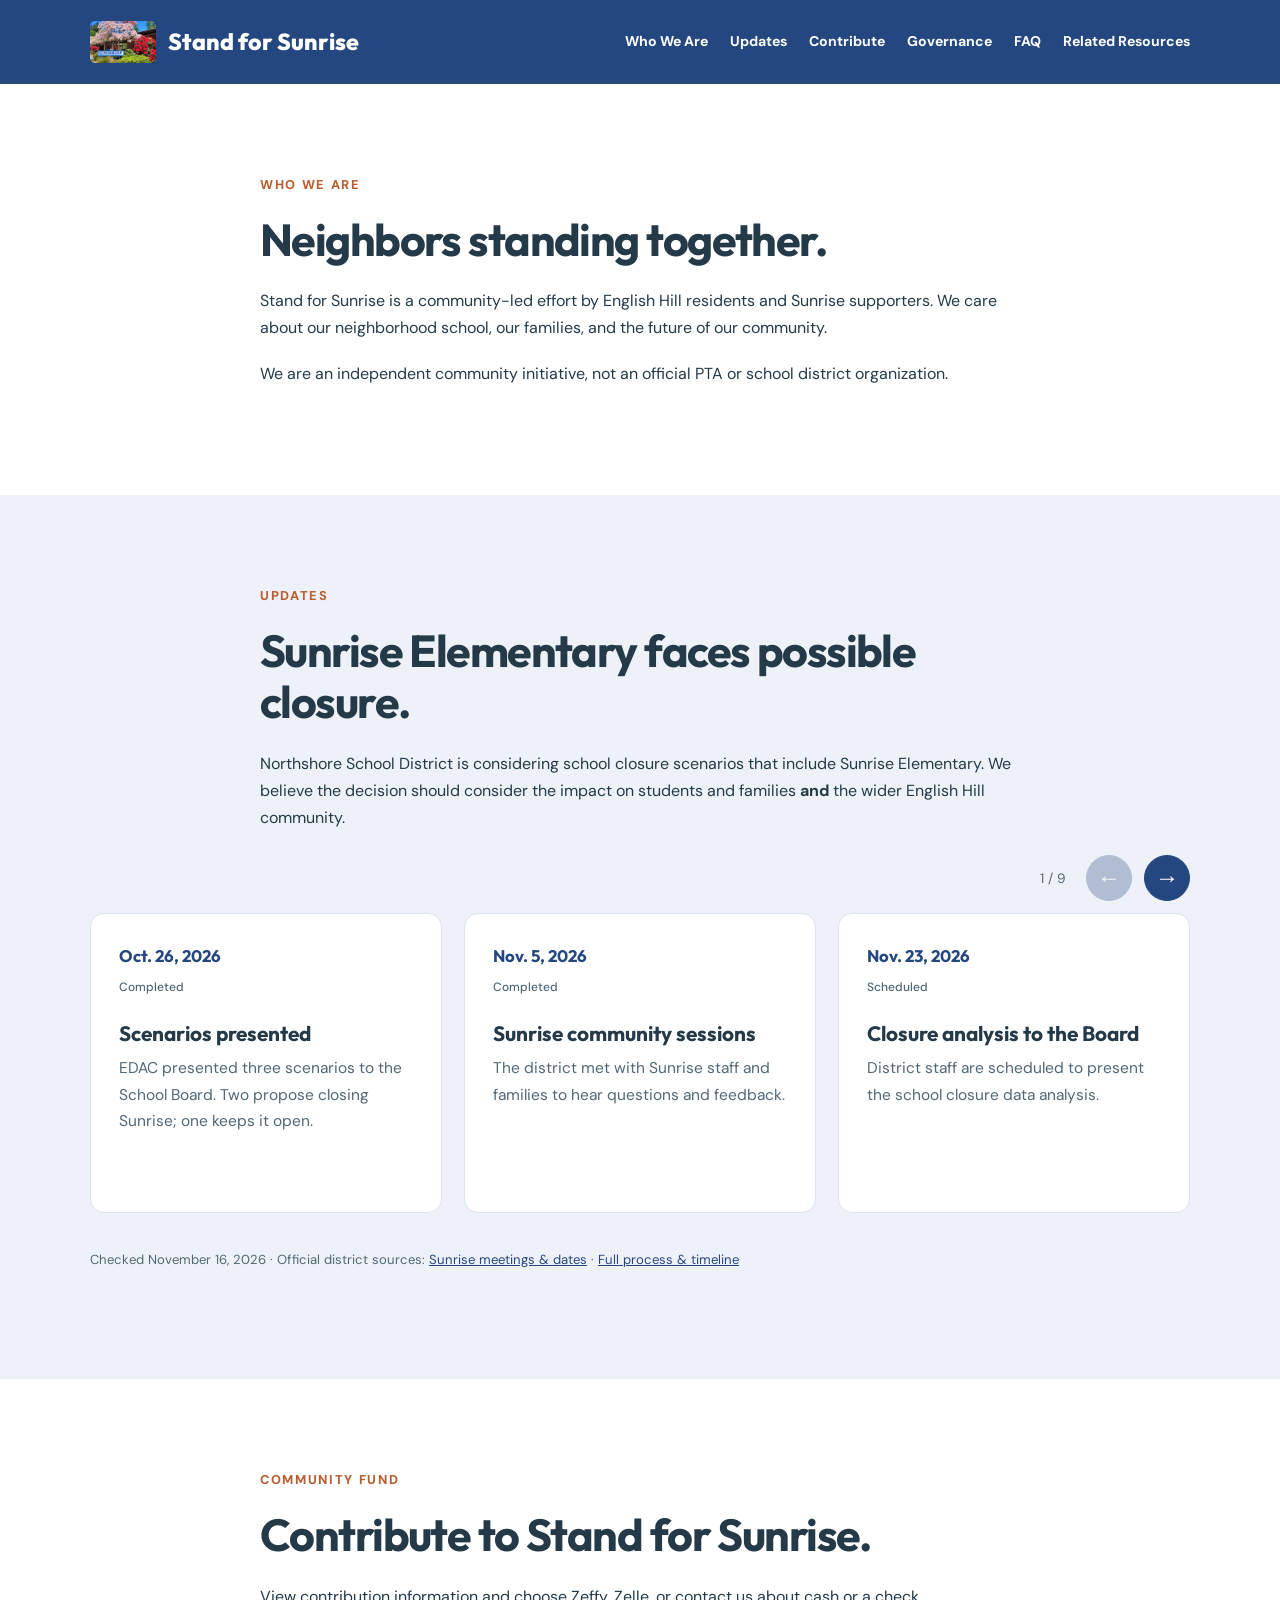
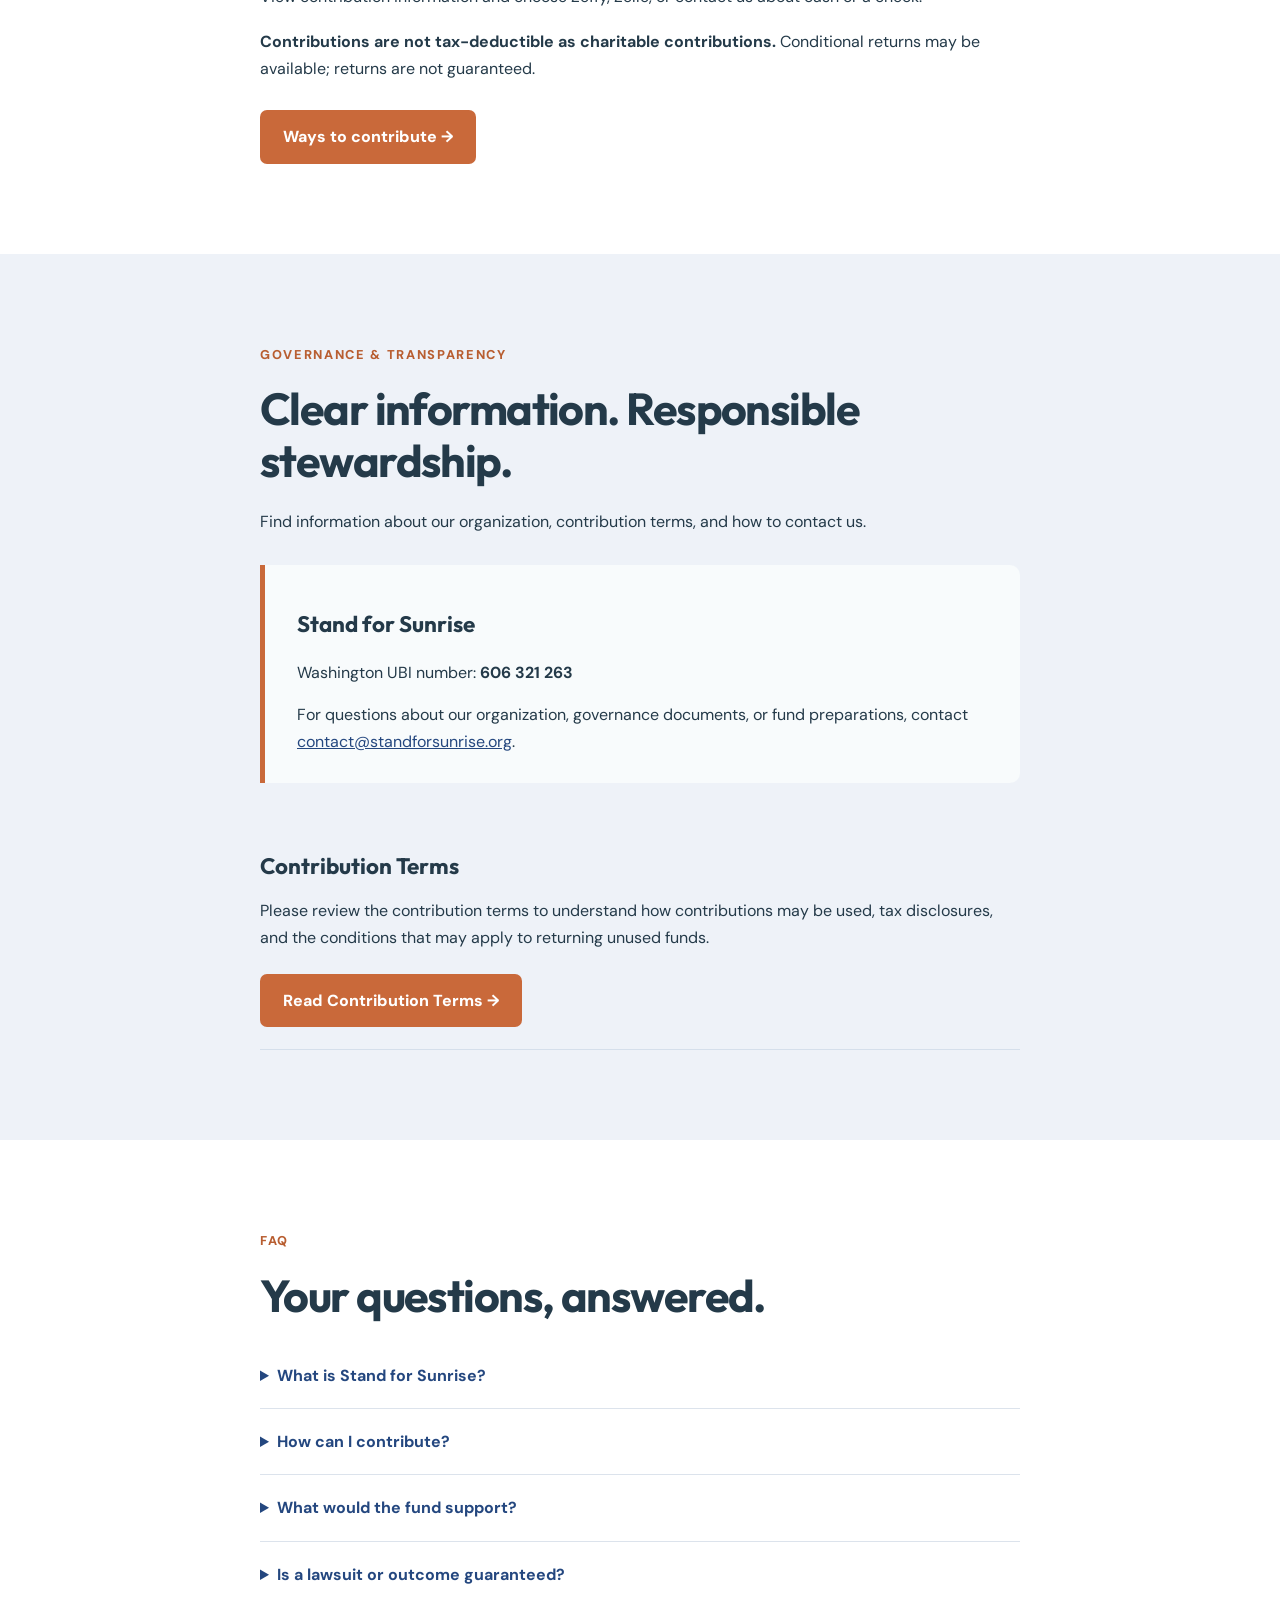
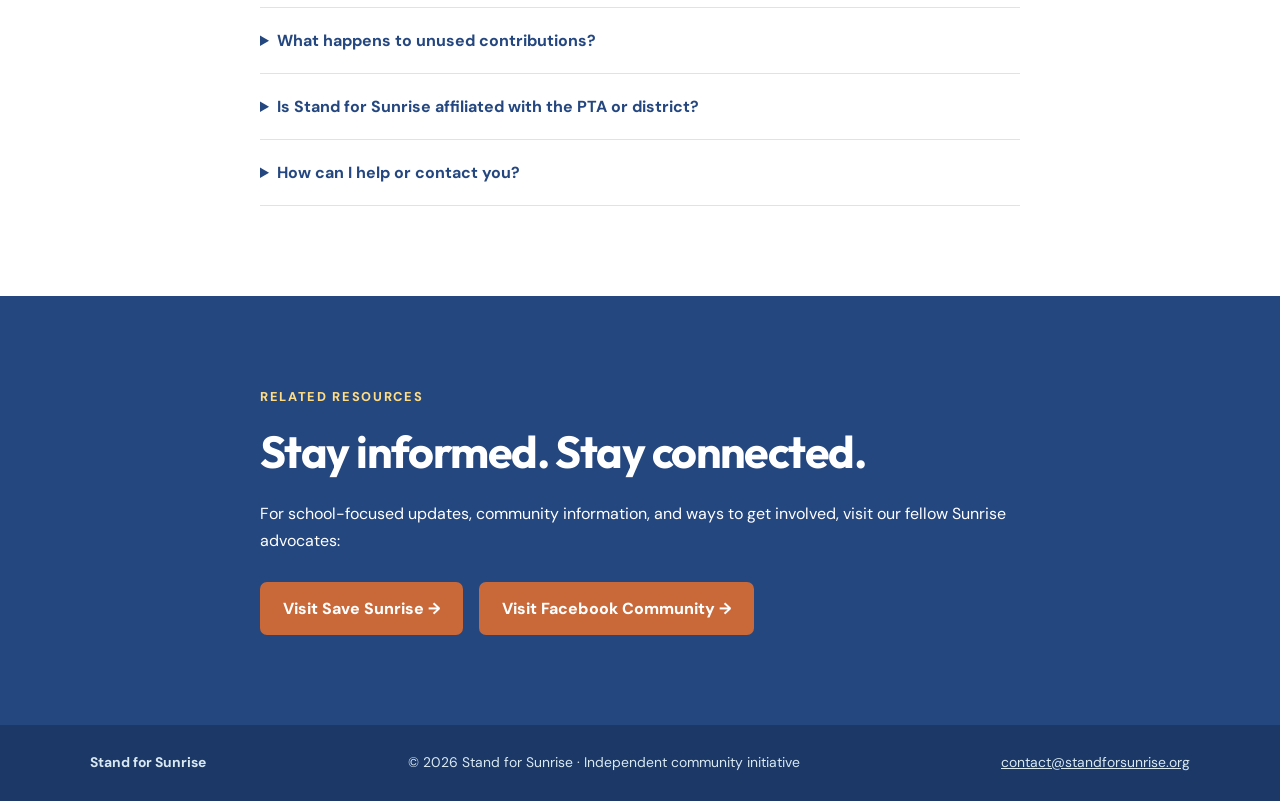
==== index.html @ ad9b888a "Create contributor reading version without signature forms and update homepage terms link" ====
<!doctype html><html lang="en"><head><meta charset="utf-8"><meta name="viewport" content="width=device-width,initial-scale=1"><meta name="description" content="Stand for Sunrise: a community-led effort supporting Sunrise Elementary and the English Hill neighborhood."><title>Stand for Sunrise | Our Community. Our Future.</title><link rel="stylesheet" href="style.css?v=17c5f8105791"><style id="timeline-styles">.timeline-heading{margin-top:42px}.timeline-heading h3{color:var(--navy);font-size:1.65rem}.closure-timeline{list-style:none;padding:0;margin:28px 0;background:#fff;border:1px solid #dce3ec;border-radius:14px;overflow:hidden}.closure-timeline li{display:grid;grid-template-columns:210px 1fr;gap:30px;padding:25px 30px;border-bottom:1px solid #e5eaf1}.closure-timeline li:last-child{border-bottom:0}.timeline-date{font-family:Outfit,sans-serif;font-weight:700;color:var(--navy);border-left:3px solid var(--gold);padding-left:18px}.timeline-status{display:block;font-family:'DM Sans',sans-serif;font-size:.75rem;font-weight:500;color:var(--muted);margin-top:5px}.timeline-copy h4{font-family:Outfit,sans-serif;font-size:1.2rem;line-height:1.35;margin:0 0 8px}.timeline-copy p{margin:0;color:var(--muted)}.timeline-source{font-size:.82rem;color:var(--muted)}.timeline-source a{color:var(--navy)}@media(max-width:600px){.closure-timeline li{grid-template-columns:1fr;gap:12px;padding:22px}.timeline-status{display:inline-block;margin:0 0 0 12px}.timeline-heading{margin-top:30px}}

/* Horizontal milestone carousel */
.timeline-controls{display:flex;align-items:center;justify-content:flex-end;gap:12px;margin:24px 0 12px}.timeline-controls>span{font-size:.85rem;color:var(--muted);margin-right:8px;font-variant-numeric:tabular-nums}.timeline-arrow{width:46px;height:46px;border-radius:50%;border:1px solid var(--navy);background:var(--navy);color:#fff;font-size:1.5rem;cursor:pointer;transition:background .2s}.timeline-arrow:hover:not(:disabled){background:var(--gold);border-color:var(--gold)}.timeline-arrow:disabled{opacity:.3;cursor:default}.timeline-arrow:focus-visible,.closure-timeline:focus-visible{outline:3px solid var(--gold);outline-offset:4px}.closure-timeline{position:relative;display:flex;gap:22px;overflow-x:auto;scroll-snap-type:x mandatory;scrollbar-width:none;border:0;border-radius:0;background:transparent;margin:0 0 24px;padding:0 0 12px;overscroll-behavior-x:contain}.closure-timeline::-webkit-scrollbar{display:none}.timeline-card{position:relative;flex:0 0 calc((100% - 44px)/3);scroll-snap-align:start;background:#fff;border:1px solid #dce3ec;border-radius:14px;padding:28px;min-height:300px}.timeline-date{border-left:0;padding:0 0 24px;font-size:1.05rem;position:relative;margin-bottom:25px;border-bottom:2px solid #e5eaf1}.timeline-date:after{content:'';position:absolute;width:12px;height:12px;border-radius:50%;background:var(--gold);bottom:-7px;left:0;box-shadow:0 0 0 5px #fff}.timeline-status{display:block;margin:6px 0 0;font-size:.75rem}.timeline-copy h4{font-size:1.3rem}.timeline-copy p{font-size:.97rem}@media(max-width:850px){.timeline-card{flex-basis:calc((100% - 22px)/2)}}@media(max-width:600px){.timeline-card{flex-basis:88%;min-height:290px;padding:24px}.timeline-controls{margin-top:20px}.timeline-status{display:block;margin:6px 0 0}}

/* Clean milestone cards without decorative line or dot */
.timeline-date{border-bottom:0;padding-bottom:0;margin-bottom:22px}.timeline-date:after{display:none}
</style></head><body id="home">
<header class="header"><div class="container nav"><a class="logo" href="#home"><img class="brand-photo" src="sunrise.jpg" alt="Sunrise Elementary school sign"> Stand for Sunrise</a><nav aria-label="Main navigation"><a href="#who">Who We Are</a><a href="#updates">Updates</a><a href="contribute.html">Contribute</a><a href="#governance">Governance</a><a href="#faq">FAQ</a><a href="#resources">Related Resources</a></nav></div></header>
<main><section class="section" id="who"><div class="container narrow"><p class="eyebrow">WHO WE ARE</p><h2>Neighbors standing together.</h2><p>Stand for Sunrise is a community-led effort by English Hill residents and Sunrise supporters. We care about our neighborhood school, our families, and the future of our community.</p><p>We are an independent community initiative, not an official PTA or school district organization.</p></div></section>
<section class="section tinted" id="updates"><div class="container"><div class="narrow"><p class="eyebrow">UPDATES</p><h2>Sunrise Elementary faces possible closure.</h2><p>Northshore School District is considering school closure scenarios that include Sunrise Elementary. We believe the decision should consider the impact on students and families <strong>and</strong> the wider English Hill community.</p></div><div class="timeline-controls"><span id="timeline-position" aria-live="polite">1 / 9</span><button type="button" class="timeline-arrow" id="timeline-prev" aria-label="Previous timeline milestone">&#8592;</button><button type="button" class="timeline-arrow" id="timeline-next" aria-label="Next timeline milestone">&#8594;</button></div><div class="closure-timeline" id="closure-timeline" tabindex="0" role="region" aria-label="School closure timeline"><article class="timeline-card"><div class="timeline-date">Oct. 26, 2026<span class="timeline-status">Completed</span></div><div class="timeline-copy"><h4>Scenarios presented</h4><p>EDAC presented three scenarios to the School Board. Two propose closing Sunrise; one keeps it open.</p></div></article><article class="timeline-card"><div class="timeline-date">Nov. 5, 2026<span class="timeline-status">Completed</span></div><div class="timeline-copy"><h4>Sunrise community sessions</h4><p>The district met with Sunrise staff and families to hear questions and feedback.</p></div></article><article class="timeline-card"><div class="timeline-date">Nov. 23, 2026<span class="timeline-status">Scheduled</span></div><div class="timeline-copy"><h4>Closure analysis to the Board</h4><p>District staff are scheduled to present the school closure data analysis.</p></div></article><article class="timeline-card"><div class="timeline-date">Dec. 1–3, 2026<span class="timeline-status">Scheduled</span></div><div class="timeline-copy"><h4>Districtwide community meetings</h4><p>Virtual community sessions are planned, beginning at 5:30 p.m.</p></div></article><article class="timeline-card"><div class="timeline-date">Date to be announced<span class="timeline-status">Date pending</span></div><div class="timeline-copy"><h4>Sunrise public hearing</h4><p>A hearing for Sunrise is planned within 90 days after the closure analysis is released.</p></div></article><article class="timeline-card"><div class="timeline-date">January 2027<span class="timeline-status">Planned</span></div><div class="timeline-copy"><h4>Board reviews community feedback</h4><p>The Board will give direction on revisions to staff and EDAC.</p></div></article><article class="timeline-card"><div class="timeline-date">Feb. 22, 2027<span class="timeline-status">Scheduled</span></div><div class="timeline-copy"><h4>Final recommendation</h4><p>EDAC’s final recommendation is scheduled to come before the Board.</p></div></article><article class="timeline-card"><div class="timeline-date">Mar. 8, 2027<span class="timeline-status">Scheduled</span></div><div class="timeline-copy"><h4>School Board vote</h4><p>The Board is scheduled to vote on the final recommendations.</p></div></article><article class="timeline-card"><div class="timeline-date">Fall 2028<span class="timeline-status">If approved</span></div><div class="timeline-copy"><h4>Earliest implementation</h4><p>Any approved changes would take effect no earlier than fall 2028.</p></div></article></div><p class="timeline-source">Checked November 16, 2026 · Official district sources: <a href="https://www.nsd.org/our-district/who-we-are/enrollment-boundaries/sunrise" target="_blank" rel="noopener noreferrer">Sunrise meetings &amp; dates</a> · <a href="https://www.nsd.org/our-district/who-we-are/enrollment-boundaries/process-and-timeline-page-content" target="_blank" rel="noopener noreferrer">Full process &amp; timeline</a></p></div></section>
<section class="section" id="fund"><div class="container narrow"><p class="eyebrow">COMMUNITY FUND</p><h2>Contribute to Stand for Sunrise.</h2><p>View contribution information and choose Zeffy, Zelle, or contact us about cash or a check.</p><p><strong>Contributions are not tax-deductible as charitable contributions.</strong> Conditional returns may be available; returns are not guaranteed.</p><a class="button" href="contribute.html">Ways to contribute →</a></div></section>
<section class="section tinted" id="governance"><div class="container narrow"><p class="eyebrow">GOVERNANCE &amp; TRANSPARENCY</p><h2>Clear information. Responsible stewardship.</h2><p>Find information about our organization, contribution terms, and how to contact us.</p><div class="callout"><h3>Stand for Sunrise</h3><p>Washington UBI number: <strong>606 321 263</strong></p><p>For questions about our organization, governance documents, or fund preparations, contact <a href="mailto:contact@standforsunrise.org">contact@standforsunrise.org</a>.</p></div><div class="governance-docs"><article><h3>Contribution Terms</h3><p>Please review the contribution terms to understand how contributions may be used, tax disclosures, and the conditions that may apply to returning unused funds.</p><a class="button" href="contributor-agreement.html">Read Contribution Terms →</a></article></div></div></section><section class="section" id="faq"><div class="container narrow"><p class="eyebrow">FAQ</p><h2>Your questions, answered.</h2>
<details><summary>What is Stand for Sunrise?</summary><p>We are an independent, community-led effort by English Hill residents and Sunrise supporters, preparing legal support to help evaluate options for protecting our school and community.</p></details>
<details><summary>How can I contribute?</summary><p>Visit our <a href="contribute.html">Contribute page</a> for payment options, fee information, and contribution disclosures.</p></details>
<details><summary>What would the fund support?</summary><p>The planned fund would support research, professional consultation, and evaluation of potential legal options. Final permitted uses will be published before contributions open.</p></details>
<details><summary>Is a lawsuit or outcome guaranteed?</summary><p>No. Any legal action would depend on professional advice, available resources, and the organization’s decision-making process. No outcome is guaranteed.</p></details>
<details><summary>What happens to unused contributions?</summary><p>The contribution and refund policy is being finalized. Applicable conditions will be published before fundraising opens.</p></details>
<details><summary>Is Stand for Sunrise affiliated with the PTA or district?</summary><p>We are independent of, and are not endorsed by, the PTA or Northshore School District.</p></details>
<details><summary>How can I help or contact you?</summary><p>Email <a href="mailto:contact@standforsunrise.org">contact@standforsunrise.org</a> to ask questions or offer volunteer expertise. You can also visit the <a href="https://www.facebook.com/groups/1596984268334852" target="_blank" rel="noopener noreferrer">Facebook community group</a>.</p></details>
</div></section><section class="section resource-section" id="resources"><div class="container narrow"><p class="eyebrow">RELATED RESOURCES</p><h2>Stay informed. Stay connected.</h2><p>For school-focused updates, community information, and ways to get involved, visit our fellow Sunrise advocates:</p><a class="button" href="https://sunrisesoars.org/" target="_blank" rel="noopener noreferrer">Visit Save Sunrise →</a> <a class="button" href="https://www.facebook.com/groups/1596984268334852" target="_blank" rel="noopener noreferrer">Visit Facebook Community →</a></div></section></main>
<footer><div class="container footer"><strong>Stand for Sunrise</strong><span>© 2026 Stand for Sunrise · Independent community initiative</span><a href="mailto:contact@standforsunrise.org">contact@standforsunrise.org</a></div></footer><script>
(()=>{const track=document.getElementById('closure-timeline'),prev=document.getElementById('timeline-prev'),next=document.getElementById('timeline-next'),position=document.getElementById('timeline-position');const cards=[...track.children];const reduce=matchMedia('(prefers-reduced-motion: reduce)');function current(){return cards.reduce((best,card,i)=>Math.abs(card.offsetLeft-track.offsetLeft-track.scrollLeft)<Math.abs(cards[best].offsetLeft-track.offsetLeft-track.scrollLeft)?i:best,0)}function update(){prev.disabled=track.scrollLeft<2;next.disabled=track.scrollLeft>=track.scrollWidth-track.clientWidth-2;position.textContent=(current()+1)+' / '+cards.length}function move(dir){const width=cards[0].getBoundingClientRect().width+22;track.scrollBy({left:dir*width,behavior:reduce.matches?'instant':'smooth'})}prev.addEventListener('click',()=>move(-1));next.addEventListener('click',()=>move(1));track.addEventListener('keydown',e=>{if(e.key==='ArrowRight'||e.key==='ArrowLeft'){e.preventDefault();move(e.key==='ArrowRight'?1:-1)}});track.addEventListener('scroll',update,{passive:true});window.addEventListener('resize',update);update()})();
</script></body></html>
---- style.css ----
@import url('https://fonts.googleapis.com/css2?family=DM+Sans:wght@400;500;600;700&family=Outfit:wght@400;500;600;700;800&display=swap');
:root{--navy:#24477f;--blue:#24477f;--sky:#eef2f8;--gold:#c9693a;--ink:#243a49;--muted:#526776}
*{box-sizing:border-box}html{scroll-behavior:smooth}body{margin:0;min-width:320px;background:#fff;color:var(--ink);font-family:'DM Sans',sans-serif;line-height:1.7}h1,h2,h3,.logo{font-family:Outfit,sans-serif}h1,h2{line-height:1.15;letter-spacing:-.035em}h1{font-size:clamp(3rem,6.5vw,6rem);margin:16px 0 25px}h2{font-size:clamp(2rem,3.5vw,3.15rem);margin:8px 0 22px}h3{font-size:1.4rem;margin:12px 0}p{margin:0 0 18px}.container{width:min(100% - 96px,1100px);margin-inline:auto}.narrow{max-width:760px;margin-inline:auto}.header{background:#fff;box-shadow:0 2px 12px #173c5512}.nav{min-height:84px;display:flex;align-items:center;justify-content:space-between;gap:25px}.logo{font-weight:800;font-size:1.45rem;text-decoration:none;color:var(--navy);white-space:nowrap}.sun{color:#c9693a;font-size:1.8rem;vertical-align:middle}nav{display:flex;gap:22px;flex-wrap:wrap}nav a{text-decoration:none;font-weight:700;color:var(--navy);font-size:.88rem}.hero{background:linear-gradient(125deg,#24477f,#24477f);color:white;padding:110px 0 115px}.hero-inner{max-width:760px}.hero h1 span{color:var(--gold)}.lead{font-size:1.22rem;max-width:580px;color:#e9f5fb}.eyebrow{font-size:.8rem;font-weight:800;letter-spacing:.13em;color:#b85e31}.hero .eyebrow{color:#f0a477}.section{padding:90px 0}.tinted{background:var(--sky)}.cards{display:grid;grid-template-columns:repeat(3,minmax(0,1fr));gap:22px;margin-top:42px}.cards article{background:#fff;border:1px solid #dcebf1;border-radius:14px;padding:28px}.icon{font-size:2.2rem;color:#c9693a}.callout{border-left:5px solid var(--gold);background:#f8fbfc;padding:28px 32px;margin-top:30px;border-radius:0 10px 10px 0}.callout p{margin:15px 0 0}.badge{display:inline-block;background:#f7e3d8;border-radius:30px;padding:4px 12px;font-size:.77rem;font-weight:800;letter-spacing:.06em}.resource-section{background:var(--navy);color:white}.resource-section .eyebrow{color:#ffdc83}.button{display:inline-block;background:var(--gold);color:#fff;padding:13px 23px;border-radius:7px;text-decoration:none;font-weight:800;margin-top:10px}footer{background:#1b3867;color:#d9e9f1}.footer{padding-top:26px;padding-bottom:26px;display:flex;justify-content:space-between;gap:15px;flex-wrap:wrap;font-size:.87rem}@media(max-width:850px){.nav{padding:18px 0;display:block}nav{margin-top:12px;gap:12px 20px}.cards{grid-template-columns:1fr}.section{padding:65px 0}}@media(max-width:600px){.container{width:calc(100% - 40px)}.hero{padding:75px 0 85px}h1{font-size:clamp(2.7rem,11vw,4rem)}.cards{margin-top:30px}.callout{padding:22px}.logo{font-size:1.25rem}nav a{font-size:.8rem}}
.logo{display:inline-flex;align-items:center}.logo @media(max-width:600px){}

/* Compact, borderless school-photo wordmark */
.logo{display:inline-flex;align-items:center;gap:12px;line-height:1.2}.brand-photo{display:block;width:66px;height:42px;object-fit:cover;object-position:50% 77%;border:0;border-radius:5px;margin:0;box-shadow:none;flex-shrink:0}@media(max-width:600px){.brand-photo{width:54px;height:36px}.logo{gap:9px}}

/* Sunrise-blue header */
.header{background:#24477f;box-shadow:none}.header .logo,.header nav a{color:#fff}.header nav a:hover{color:#f1c5ac}.header .logo{color:#fff}

details{border-bottom:1px solid #dce3ec;padding:19px 0}summary{cursor:pointer;font-weight:700;color:var(--navy)}details p{margin:15px 0 0}details a{color:var(--navy);overflow-wrap:anywhere}footer a{color:inherit}a:focus-visible,summary:focus-visible{outline:3px solid var(--gold);outline-offset:4px}@media(prefers-reduced-motion:reduce){html{scroll-behavior:auto}}

.governance-docs{margin-top:30px}.governance-docs article{padding:22px 0;border-bottom:1px solid #d5dfeb}.governance-docs article p{margin-bottom:12px}#governance .callout a{overflow-wrap:anywhere;color:var(--navy)}.resource-section .button{margin-right:12px}nav{justify-content:flex-end}

.timeline-heading{margin-top:42px}.timeline-heading h3{color:var(--navy);font-size:1.65rem}.closure-timeline{list-style:none;padding:0;margin:28px 0;background:#fff;border:1px solid #dce3ec;border-radius:14px;overflow:hidden}.closure-timeline li{display:grid;grid-template-columns:210px 1fr;gap:30px;padding:25px 30px;border-bottom:1px solid #e5eaf1}.closure-timeline li:last-child{border-bottom:0}.timeline-date{font-family:Outfit,sans-serif;font-weight:700;color:var(--navy);border-left:3px solid var(--gold);padding-left:18px}.timeline-status{display:block;font-family:'DM Sans',sans-serif;font-size:.75rem;font-weight:500;color:var(--muted);margin-top:5px}.timeline-copy h4{font-family:Outfit,sans-serif;font-size:1.2rem;line-height:1.35;margin:0 0 8px}.timeline-copy p{margin:0;color:var(--muted)}.timeline-source{font-size:.82rem;color:var(--muted)}.timeline-source a{color:var(--navy)}@media(max-width:600px){.closure-timeline li{grid-template-columns:1fr;gap:12px;padding:22px}.timeline-status{display:inline-block;margin:0 0 0 12px}.timeline-heading{margin-top:30px}}

/* Horizontal milestone carousel */
.timeline-controls{display:flex;align-items:center;justify-content:flex-end;gap:12px;margin:24px 0 12px}.timeline-controls>span{font-size:.85rem;color:var(--muted);margin-right:8px;font-variant-numeric:tabular-nums}.timeline-arrow{width:46px;height:46px;border-radius:50%;border:1px solid var(--navy);background:var(--navy);color:#fff;font-size:1.5rem;cursor:pointer;transition:background .2s}.timeline-arrow:hover:not(:disabled){background:var(--gold);border-color:var(--gold)}.timeline-arrow:disabled{opacity:.3;cursor:default}.timeline-arrow:focus-visible,.closure-timeline:focus-visible{outline:3px solid var(--gold);outline-offset:4px}.closure-timeline{position:relative;display:flex;gap:22px;overflow-x:auto;scroll-snap-type:x mandatory;scrollbar-width:none;border:0;border-radius:0;background:transparent;margin:0 0 24px;padding:0 0 12px;overscroll-behavior-x:contain}.closure-timeline::-webkit-scrollbar{display:none}.timeline-card{position:relative;flex:0 0 calc((100% - 44px)/3);scroll-snap-align:start;background:#fff;border:1px solid #dce3ec;border-radius:14px;padding:28px;min-height:300px}.timeline-date{border-left:0;padding:0 0 24px;font-size:1.05rem;position:relative;margin-bottom:25px;border-bottom:2px solid #e5eaf1}.timeline-date:after{content:'';position:absolute;width:12px;height:12px;border-radius:50%;background:var(--gold);bottom:-7px;left:0;box-shadow:0 0 0 5px #fff}.timeline-status{display:block;margin:6px 0 0;font-size:.75rem}.timeline-copy h4{font-size:1.3rem}.timeline-copy p{font-size:.97rem}@media(max-width:850px){.timeline-card{flex-basis:calc((100% - 22px)/2)}}@media(max-width:600px){.timeline-card{flex-basis:88%;min-height:290px;padding:24px}.timeline-controls{margin-top:20px}.timeline-status{display:block;margin:6px 0 0}}

/* Clean milestone cards without decorative line or dot */
.timeline-date{border-bottom:0;padding-bottom:0;margin-bottom:22px}.timeline-date:after{display:none}
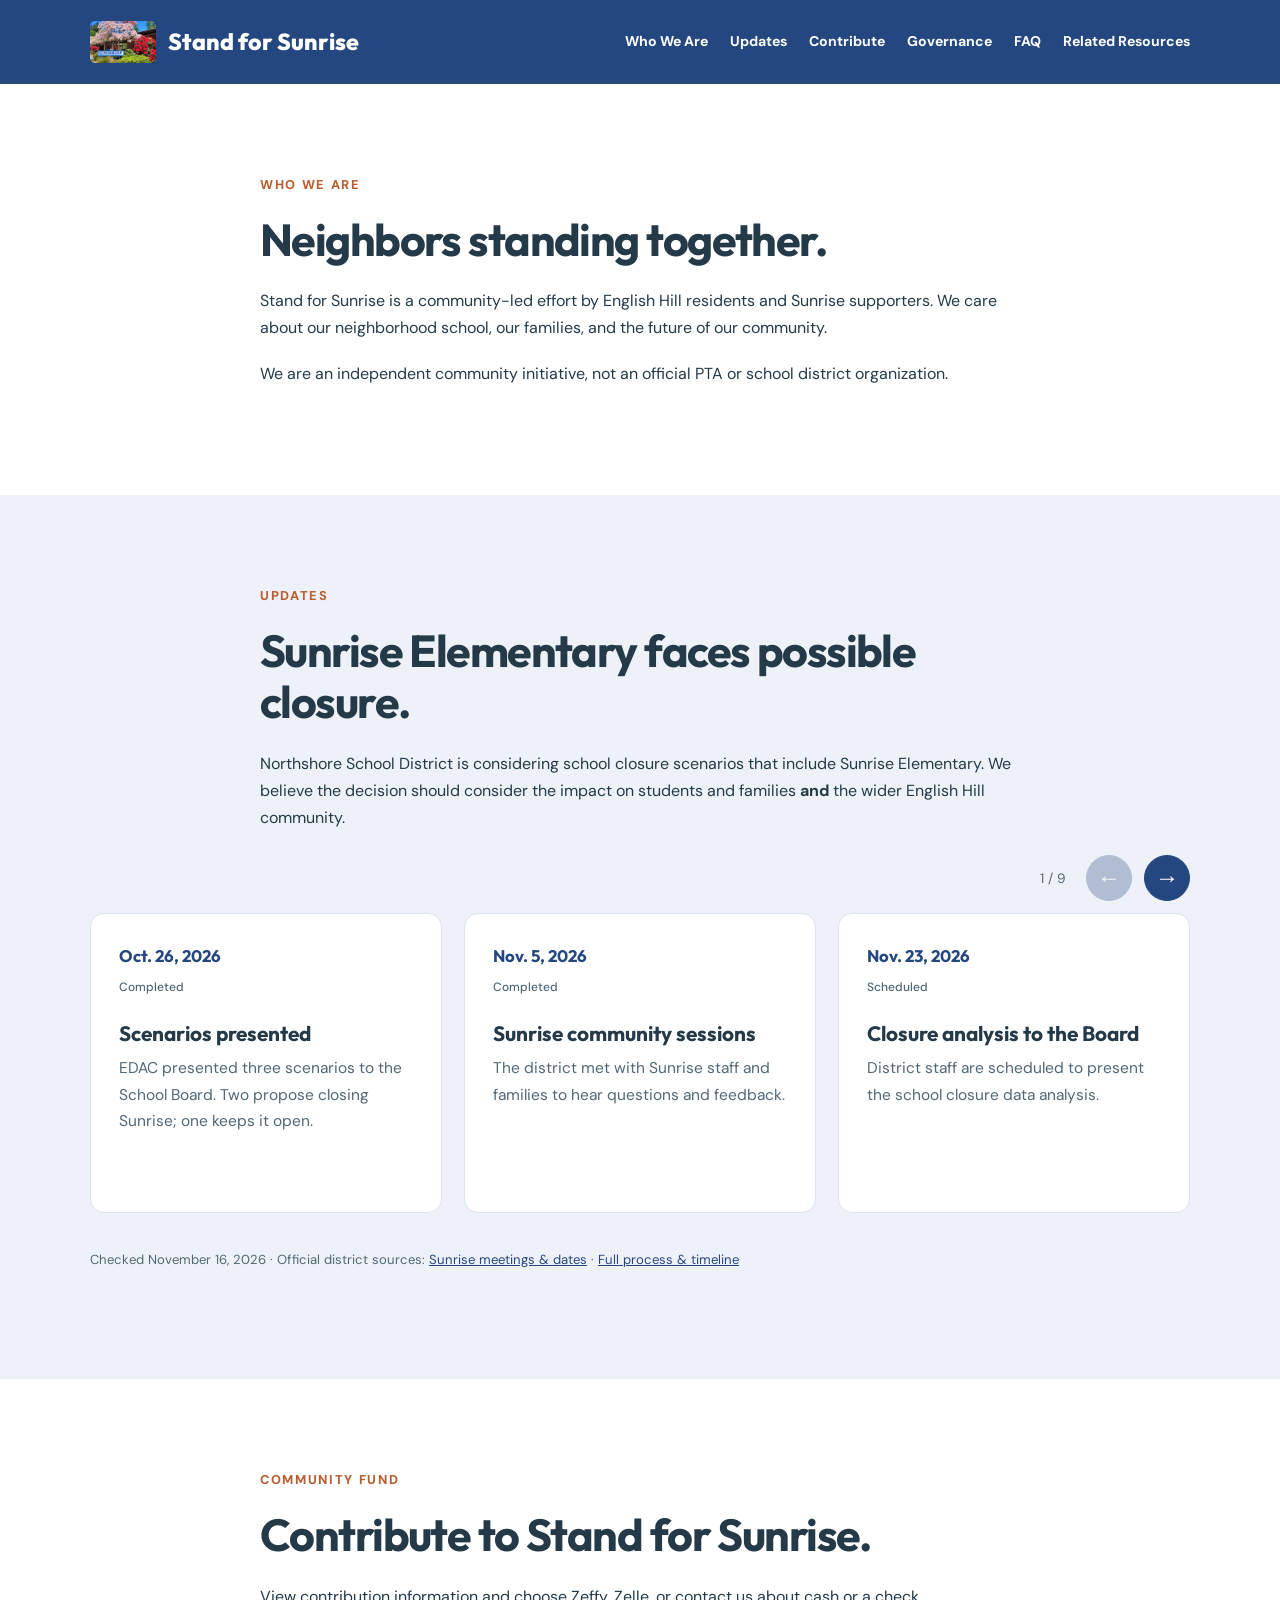
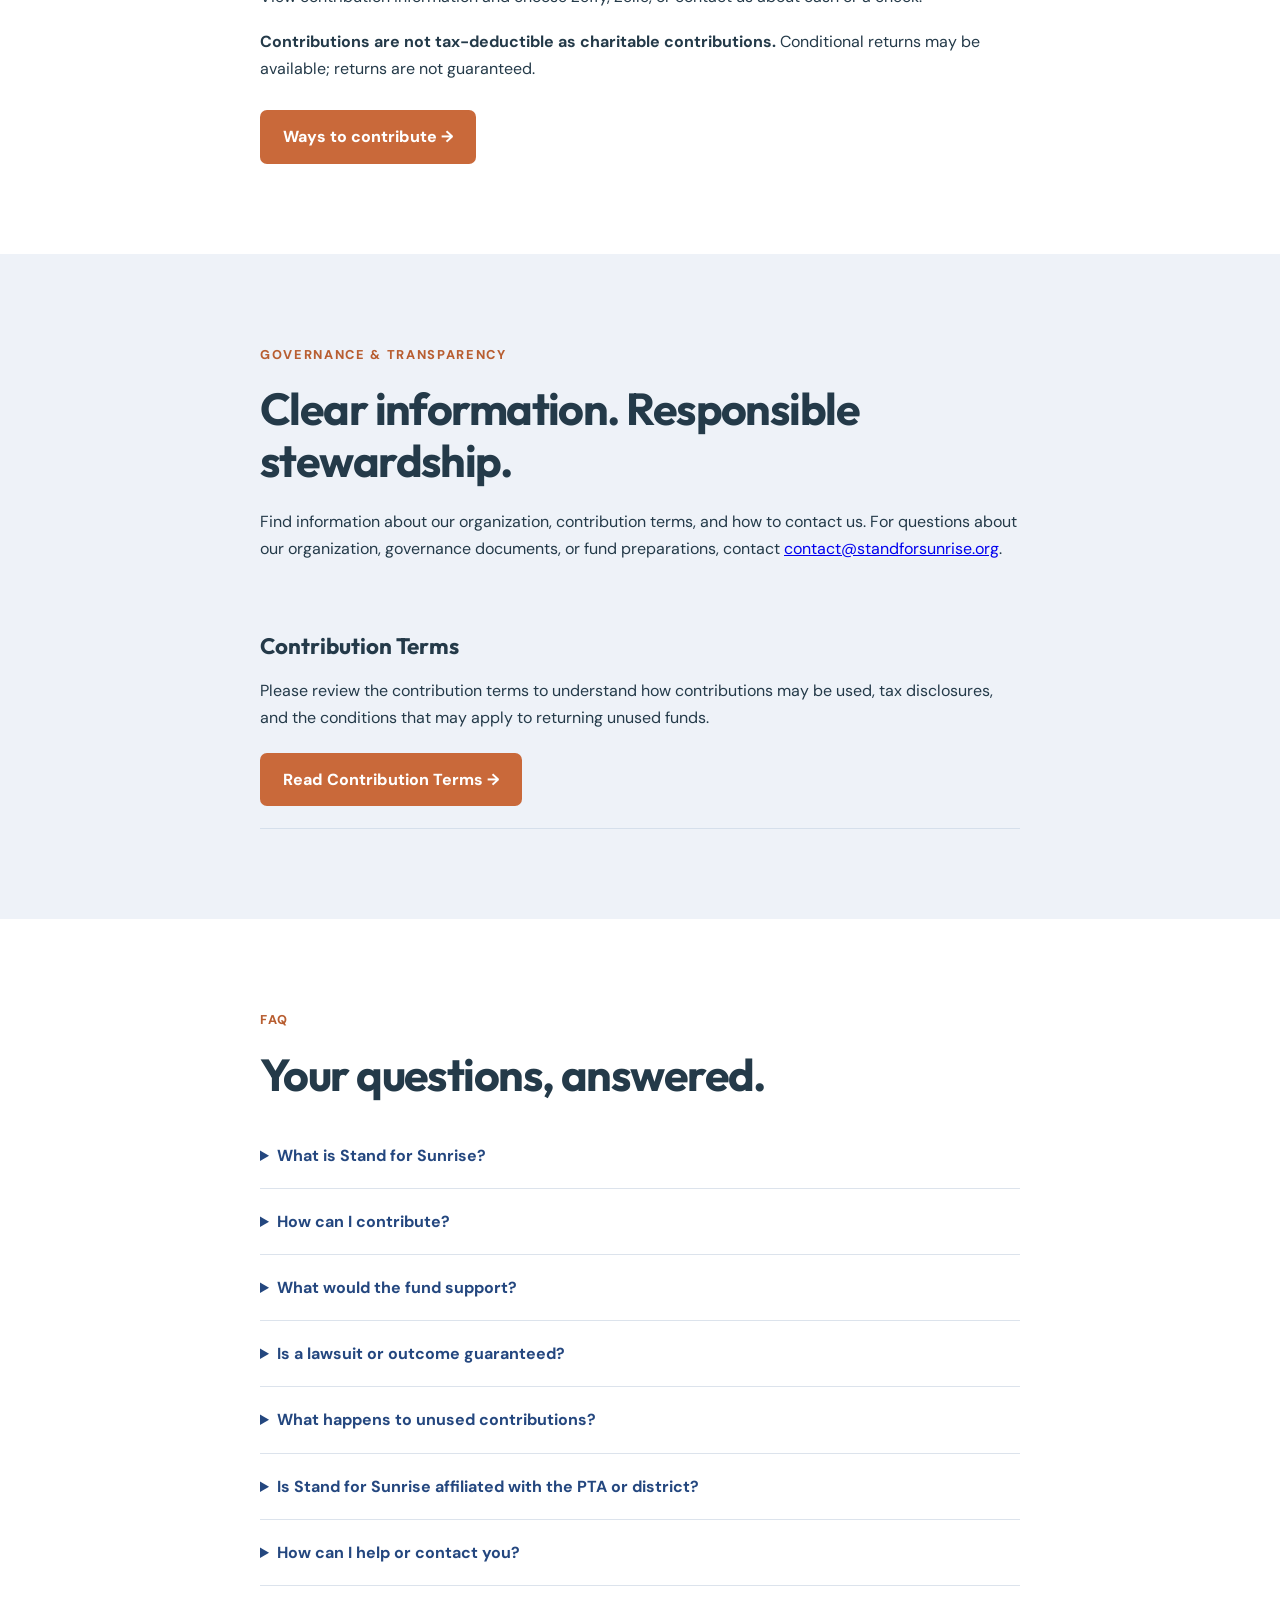
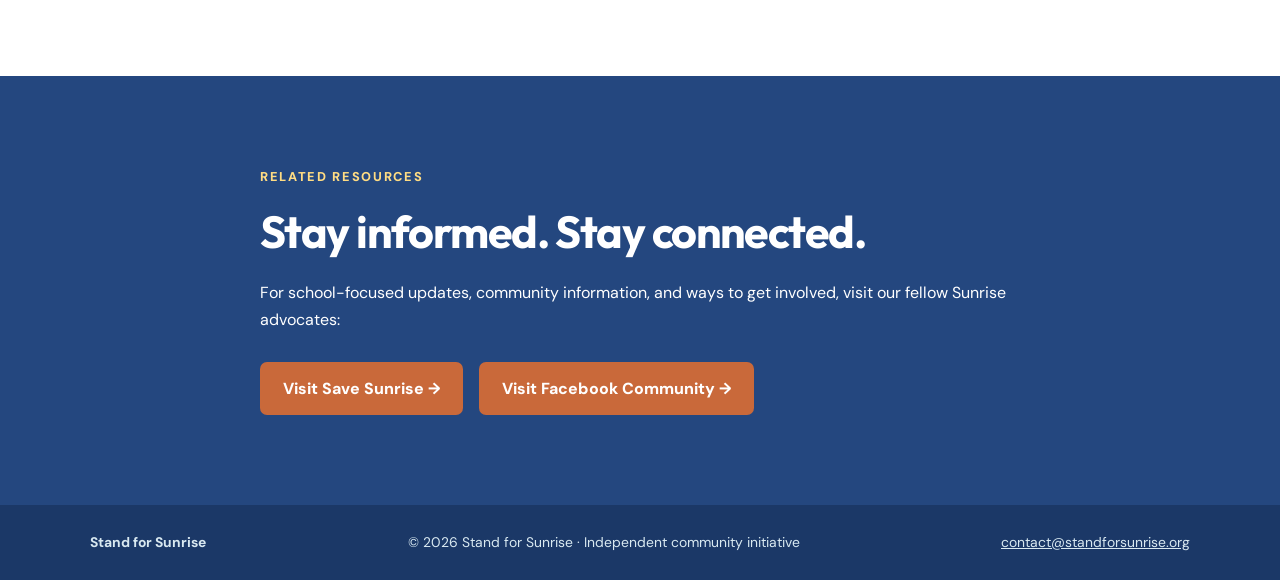
==== commit 49e2cac8: "Simplify governance banner to requested contact text" ====
--- a/index.html
+++ b/index.html
@@ -10,7 +10,7 @@
 <main><section class="section" id="who"><div class="container narrow"><p class="eyebrow">WHO WE ARE</p><h2>Neighbors standing together.</h2><p>Stand for Sunrise is a community-led effort by English Hill residents and Sunrise supporters. We care about our neighborhood school, our families, and the future of our community.</p><p>We are an independent community initiative, not an official PTA or school district organization.</p></div></section>
 <section class="section tinted" id="updates"><div class="container"><div class="narrow"><p class="eyebrow">UPDATES</p><h2>Sunrise Elementary faces possible closure.</h2><p>Northshore School District is considering school closure scenarios that include Sunrise Elementary. We believe the decision should consider the impact on students and families <strong>and</strong> the wider English Hill community.</p></div><div class="timeline-controls"><span id="timeline-position" aria-live="polite">1 / 9</span><button type="button" class="timeline-arrow" id="timeline-prev" aria-label="Previous timeline milestone">&#8592;</button><button type="button" class="timeline-arrow" id="timeline-next" aria-label="Next timeline milestone">&#8594;</button></div><div class="closure-timeline" id="closure-timeline" tabindex="0" role="region" aria-label="School closure timeline"><article class="timeline-card"><div class="timeline-date">Oct. 26, 2026<span class="timeline-status">Completed</span></div><div class="timeline-copy"><h4>Scenarios presented</h4><p>EDAC presented three scenarios to the School Board. Two propose closing Sunrise; one keeps it open.</p></div></article><article class="timeline-card"><div class="timeline-date">Nov. 5, 2026<span class="timeline-status">Completed</span></div><div class="timeline-copy"><h4>Sunrise community sessions</h4><p>The district met with Sunrise staff and families to hear questions and feedback.</p></div></article><article class="timeline-card"><div class="timeline-date">Nov. 23, 2026<span class="timeline-status">Scheduled</span></div><div class="timeline-copy"><h4>Closure analysis to the Board</h4><p>District staff are scheduled to present the school closure data analysis.</p></div></article><article class="timeline-card"><div class="timeline-date">Dec. 1–3, 2026<span class="timeline-status">Scheduled</span></div><div class="timeline-copy"><h4>Districtwide community meetings</h4><p>Virtual community sessions are planned, beginning at 5:30 p.m.</p></div></article><article class="timeline-card"><div class="timeline-date">Date to be announced<span class="timeline-status">Date pending</span></div><div class="timeline-copy"><h4>Sunrise public hearing</h4><p>A hearing for Sunrise is planned within 90 days after the closure analysis is released.</p></div></article><article class="timeline-card"><div class="timeline-date">January 2027<span class="timeline-status">Planned</span></div><div class="timeline-copy"><h4>Board reviews community feedback</h4><p>The Board will give direction on revisions to staff and EDAC.</p></div></article><article class="timeline-card"><div class="timeline-date">Feb. 22, 2027<span class="timeline-status">Scheduled</span></div><div class="timeline-copy"><h4>Final recommendation</h4><p>EDAC’s final recommendation is scheduled to come before the Board.</p></div></article><article class="timeline-card"><div class="timeline-date">Mar. 8, 2027<span class="timeline-status">Scheduled</span></div><div class="timeline-copy"><h4>School Board vote</h4><p>The Board is scheduled to vote on the final recommendations.</p></div></article><article class="timeline-card"><div class="timeline-date">Fall 2028<span class="timeline-status">If approved</span></div><div class="timeline-copy"><h4>Earliest implementation</h4><p>Any approved changes would take effect no earlier than fall 2028.</p></div></article></div><p class="timeline-source">Checked November 16, 2026 · Official district sources: <a href="https://www.nsd.org/our-district/who-we-are/enrollment-boundaries/sunrise" target="_blank" rel="noopener noreferrer">Sunrise meetings &amp; dates</a> · <a href="https://www.nsd.org/our-district/who-we-are/enrollment-boundaries/process-and-timeline-page-content" target="_blank" rel="noopener noreferrer">Full process &amp; timeline</a></p></div></section>
 <section class="section" id="fund"><div class="container narrow"><p class="eyebrow">COMMUNITY FUND</p><h2>Contribute to Stand for Sunrise.</h2><p>View contribution information and choose Zeffy, Zelle, or contact us about cash or a check.</p><p><strong>Contributions are not tax-deductible as charitable contributions.</strong> Conditional returns may be available; returns are not guaranteed.</p><a class="button" href="contribute.html">Ways to contribute →</a></div></section>
-<section class="section tinted" id="governance"><div class="container narrow"><p class="eyebrow">GOVERNANCE &amp; TRANSPARENCY</p><h2>Clear information. Responsible stewardship.</h2><p>Find information about our organization, contribution terms, and how to contact us.</p><div class="callout"><h3>Stand for Sunrise</h3><p>Washington UBI number: <strong>606 321 263</strong></p><p>For questions about our organization, governance documents, or fund preparations, contact <a href="mailto:contact@standforsunrise.org">contact@standforsunrise.org</a>.</p></div><div class="governance-docs"><article><h3>Contribution Terms</h3><p>Please review the contribution terms to understand how contributions may be used, tax disclosures, and the conditions that may apply to returning unused funds.</p><a class="button" href="contributor-agreement.html">Read Contribution Terms →</a></article></div></div></section><section class="section" id="faq"><div class="container narrow"><p class="eyebrow">FAQ</p><h2>Your questions, answered.</h2>
+<section class="section tinted" id="governance"><div class="container narrow"><p class="eyebrow">GOVERNANCE &amp; TRANSPARENCY</p><h2>Clear information. Responsible stewardship.</h2><p>Find information about our organization, contribution terms, and how to contact us. For questions about our organization, governance documents, or fund preparations, contact <a href="mailto:contact@standforsunrise.org">contact@standforsunrise.org</a>.</p><div class="governance-docs"><article><h3>Contribution Terms</h3><p>Please review the contribution terms to understand how contributions may be used, tax disclosures, and the conditions that may apply to returning unused funds.</p><a class="button" href="contributor-agreement.html">Read Contribution Terms →</a></article></div></div></section><section class="section" id="faq"><div class="container narrow"><p class="eyebrow">FAQ</p><h2>Your questions, answered.</h2>
 <details><summary>What is Stand for Sunrise?</summary><p>We are an independent, community-led effort by English Hill residents and Sunrise supporters, preparing legal support to help evaluate options for protecting our school and community.</p></details>
 <details><summary>How can I contribute?</summary><p>Visit our <a href="contribute.html">Contribute page</a> for payment options, fee information, and contribution disclosures.</p></details>
 <details><summary>What would the fund support?</summary><p>The planned fund would support research, professional consultation, and evaluation of potential legal options. Final permitted uses will be published before contributions open.</p></details>
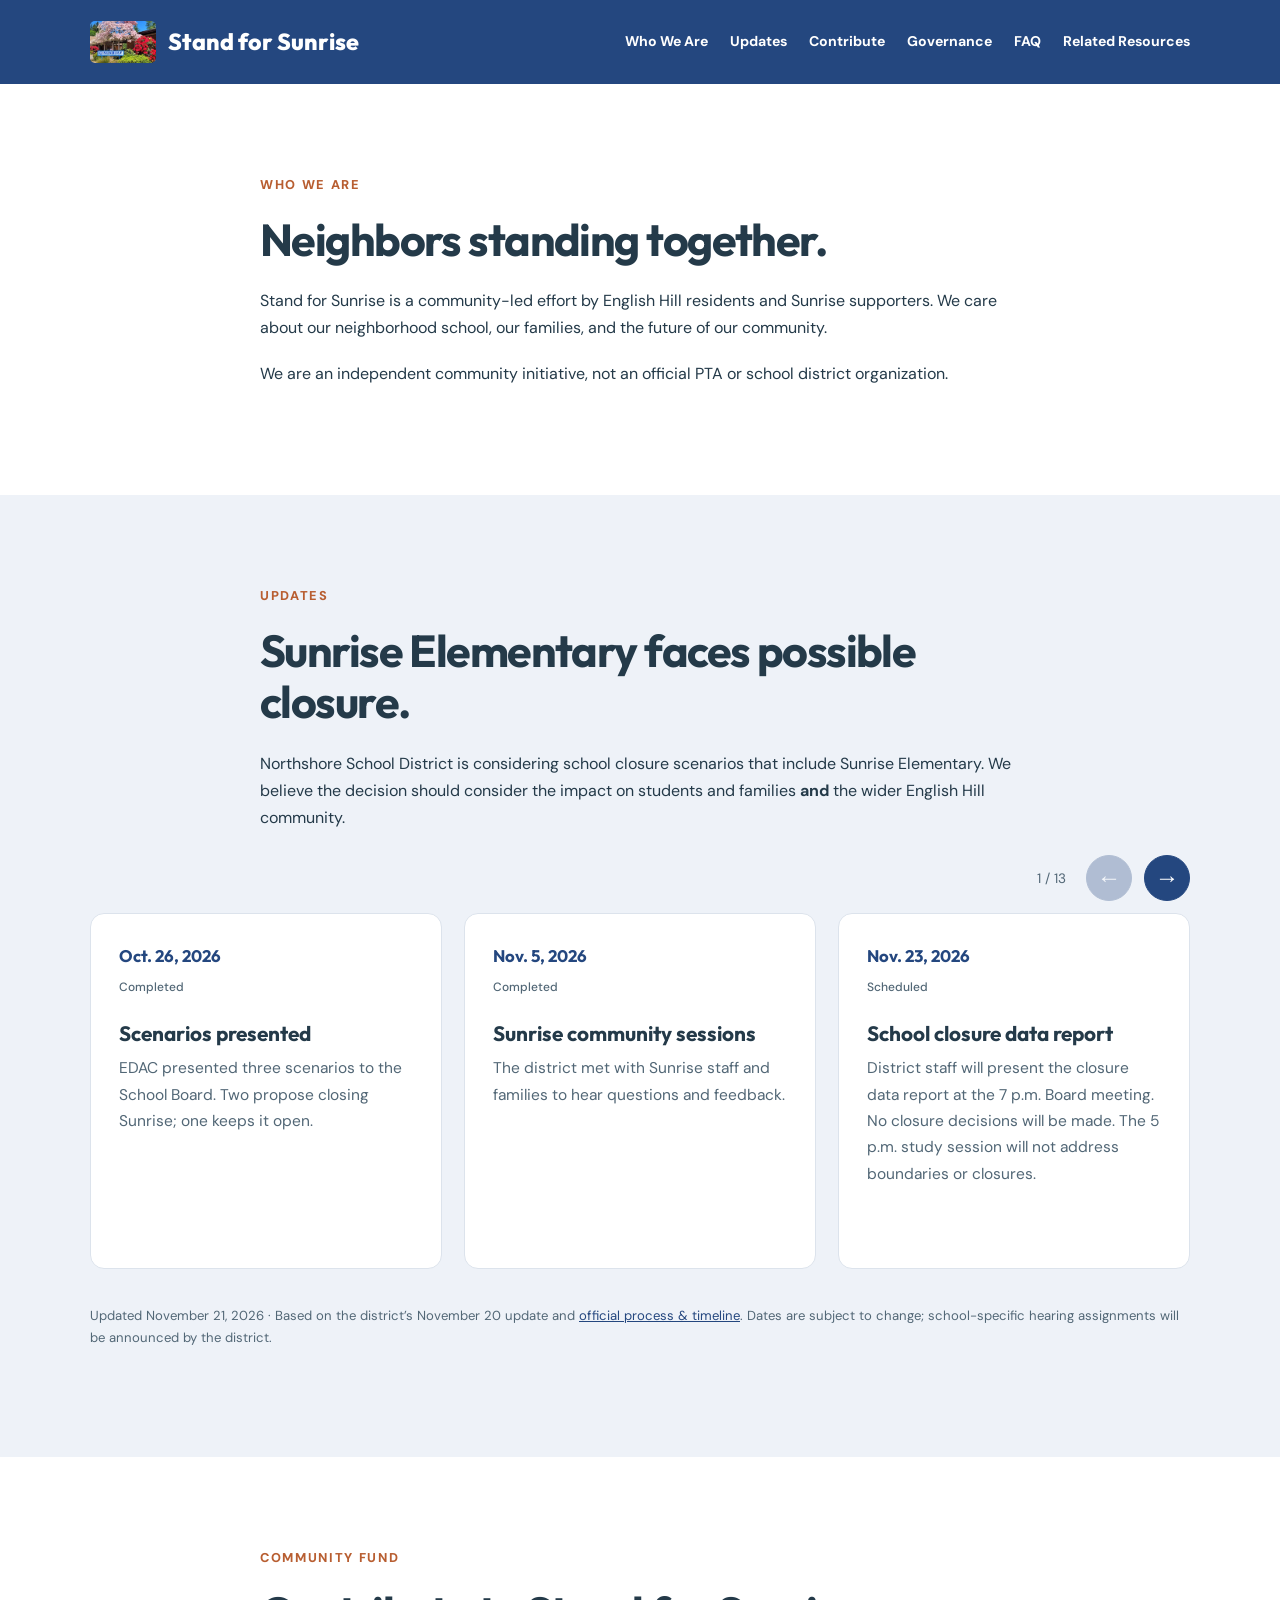
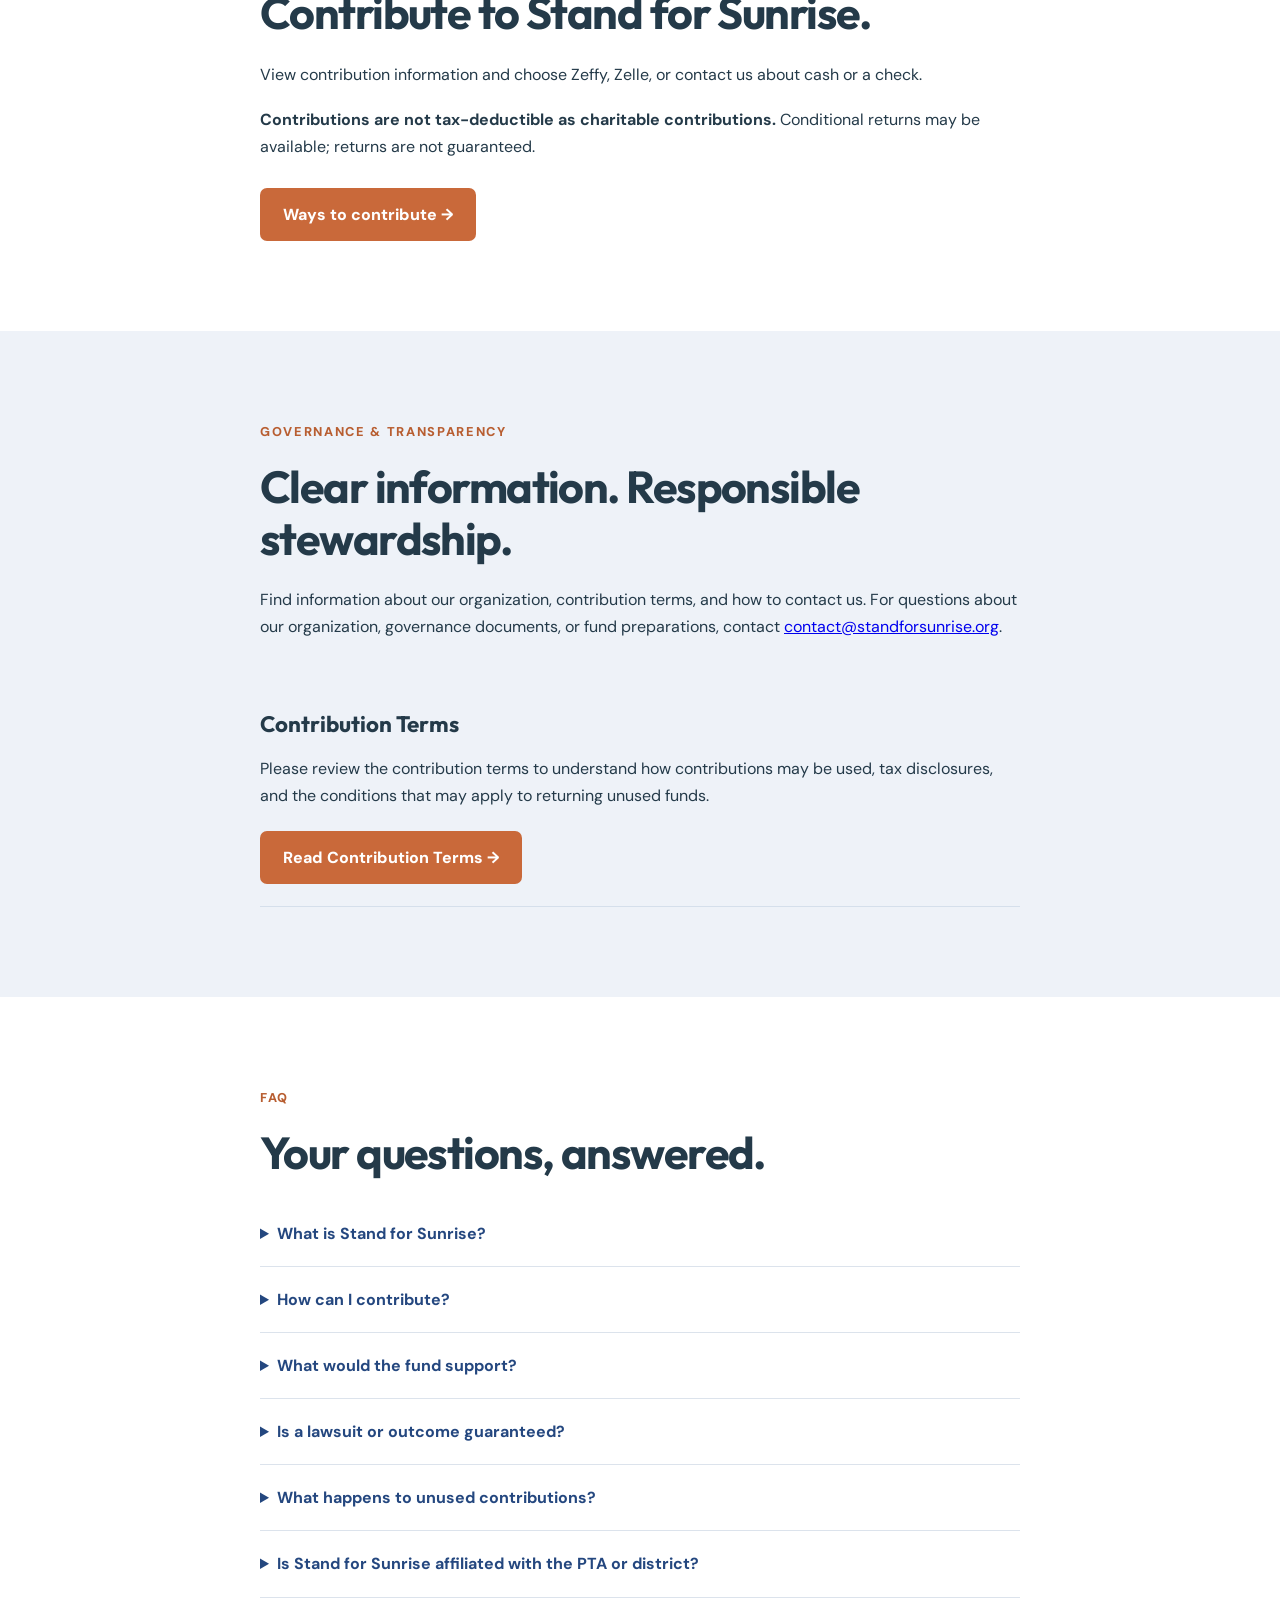
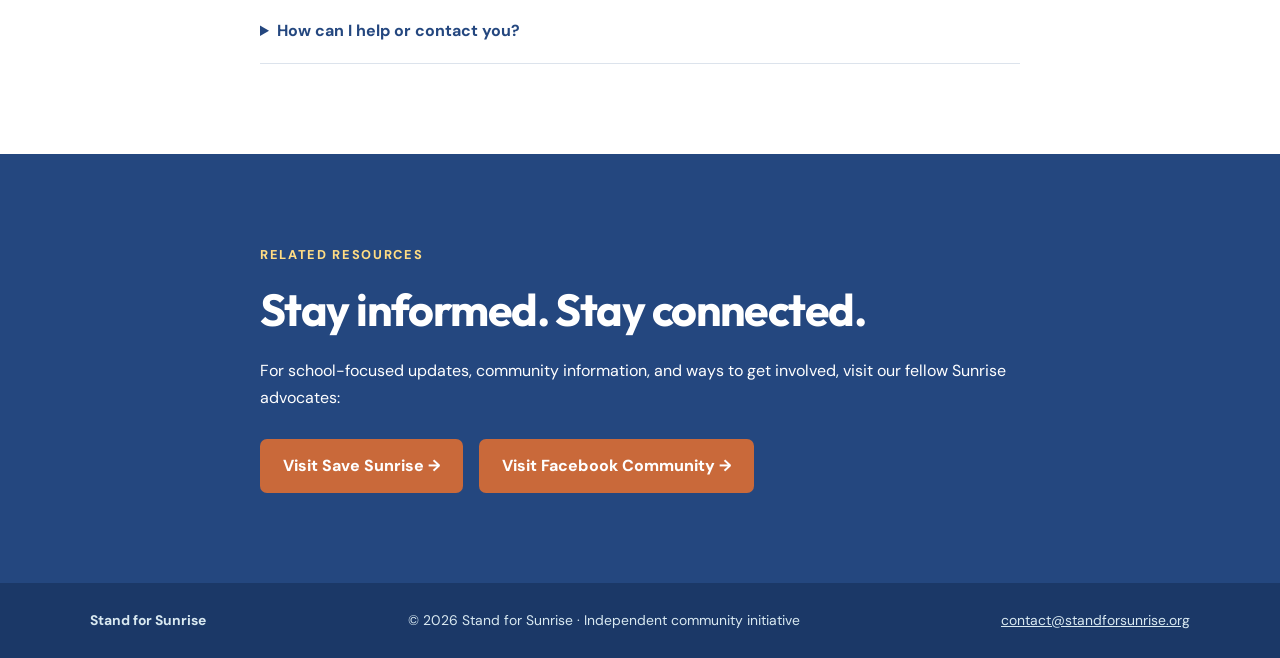
==== commit 02c7c1bd: "Update school closure timeline from district November 20 announcement" ====
--- a/index.html
+++ b/index.html
@@ -8,7 +8,7 @@
 </style></head><body id="home">
 <header class="header"><div class="container nav"><a class="logo" href="#home"><img class="brand-photo" src="sunrise.jpg" alt="Sunrise Elementary school sign"> Stand for Sunrise</a><nav aria-label="Main navigation"><a href="#who">Who We Are</a><a href="#updates">Updates</a><a href="contribute.html">Contribute</a><a href="#governance">Governance</a><a href="#faq">FAQ</a><a href="#resources">Related Resources</a></nav></div></header>
 <main><section class="section" id="who"><div class="container narrow"><p class="eyebrow">WHO WE ARE</p><h2>Neighbors standing together.</h2><p>Stand for Sunrise is a community-led effort by English Hill residents and Sunrise supporters. We care about our neighborhood school, our families, and the future of our community.</p><p>We are an independent community initiative, not an official PTA or school district organization.</p></div></section>
-<section class="section tinted" id="updates"><div class="container"><div class="narrow"><p class="eyebrow">UPDATES</p><h2>Sunrise Elementary faces possible closure.</h2><p>Northshore School District is considering school closure scenarios that include Sunrise Elementary. We believe the decision should consider the impact on students and families <strong>and</strong> the wider English Hill community.</p></div><div class="timeline-controls"><span id="timeline-position" aria-live="polite">1 / 9</span><button type="button" class="timeline-arrow" id="timeline-prev" aria-label="Previous timeline milestone">&#8592;</button><button type="button" class="timeline-arrow" id="timeline-next" aria-label="Next timeline milestone">&#8594;</button></div><div class="closure-timeline" id="closure-timeline" tabindex="0" role="region" aria-label="School closure timeline"><article class="timeline-card"><div class="timeline-date">Oct. 26, 2026<span class="timeline-status">Completed</span></div><div class="timeline-copy"><h4>Scenarios presented</h4><p>EDAC presented three scenarios to the School Board. Two propose closing Sunrise; one keeps it open.</p></div></article><article class="timeline-card"><div class="timeline-date">Nov. 5, 2026<span class="timeline-status">Completed</span></div><div class="timeline-copy"><h4>Sunrise community sessions</h4><p>The district met with Sunrise staff and families to hear questions and feedback.</p></div></article><article class="timeline-card"><div class="timeline-date">Nov. 23, 2026<span class="timeline-status">Scheduled</span></div><div class="timeline-copy"><h4>Closure analysis to the Board</h4><p>District staff are scheduled to present the school closure data analysis.</p></div></article><article class="timeline-card"><div class="timeline-date">Dec. 1–3, 2026<span class="timeline-status">Scheduled</span></div><div class="timeline-copy"><h4>Districtwide community meetings</h4><p>Virtual community sessions are planned, beginning at 5:30 p.m.</p></div></article><article class="timeline-card"><div class="timeline-date">Date to be announced<span class="timeline-status">Date pending</span></div><div class="timeline-copy"><h4>Sunrise public hearing</h4><p>A hearing for Sunrise is planned within 90 days after the closure analysis is released.</p></div></article><article class="timeline-card"><div class="timeline-date">January 2027<span class="timeline-status">Planned</span></div><div class="timeline-copy"><h4>Board reviews community feedback</h4><p>The Board will give direction on revisions to staff and EDAC.</p></div></article><article class="timeline-card"><div class="timeline-date">Feb. 22, 2027<span class="timeline-status">Scheduled</span></div><div class="timeline-copy"><h4>Final recommendation</h4><p>EDAC’s final recommendation is scheduled to come before the Board.</p></div></article><article class="timeline-card"><div class="timeline-date">Mar. 8, 2027<span class="timeline-status">Scheduled</span></div><div class="timeline-copy"><h4>School Board vote</h4><p>The Board is scheduled to vote on the final recommendations.</p></div></article><article class="timeline-card"><div class="timeline-date">Fall 2028<span class="timeline-status">If approved</span></div><div class="timeline-copy"><h4>Earliest implementation</h4><p>Any approved changes would take effect no earlier than fall 2028.</p></div></article></div><p class="timeline-source">Checked November 16, 2026 · Official district sources: <a href="https://www.nsd.org/our-district/who-we-are/enrollment-boundaries/sunrise" target="_blank" rel="noopener noreferrer">Sunrise meetings &amp; dates</a> · <a href="https://www.nsd.org/our-district/who-we-are/enrollment-boundaries/process-and-timeline-page-content" target="_blank" rel="noopener noreferrer">Full process &amp; timeline</a></p></div></section>
+<section class="section tinted" id="updates"><div class="container"><div class="narrow"><p class="eyebrow">UPDATES</p><h2>Sunrise Elementary faces possible closure.</h2><p>Northshore School District is considering school closure scenarios that include Sunrise Elementary. We believe the decision should consider the impact on students and families <strong>and</strong> the wider English Hill community.</p></div><div class="timeline-controls"><span id="timeline-position" aria-live="polite">1 / 13</span><button type="button" class="timeline-arrow" id="timeline-prev" aria-label="Previous timeline milestone">&#8592;</button><button type="button" class="timeline-arrow" id="timeline-next" aria-label="Next timeline milestone">&#8594;</button></div><div class="closure-timeline" id="closure-timeline" tabindex="0" role="region" aria-label="School closure timeline"><article class="timeline-card"><div class="timeline-date">Oct. 26, 2026<span class="timeline-status">Completed</span></div><div class="timeline-copy"><h4>Scenarios presented</h4><p>EDAC presented three scenarios to the School Board. Two propose closing Sunrise; one keeps it open.</p></div></article><article class="timeline-card"><div class="timeline-date">Nov. 5, 2026<span class="timeline-status">Completed</span></div><div class="timeline-copy"><h4>Sunrise community sessions</h4><p>The district met with Sunrise staff and families to hear questions and feedback.</p></div></article><article class="timeline-card"><div class="timeline-date">Nov. 23, 2026<span class="timeline-status">Scheduled</span></div><div class="timeline-copy"><h4>School closure data report</h4><p>District staff will present the closure data report at the 7 p.m. Board meeting. No closure decisions will be made. The 5 p.m. study session will not address boundaries or closures.</p></div></article><article class="timeline-card"><div class="timeline-date">Dec. 1–3, 2026<span class="timeline-status">Scheduled</span></div><div class="timeline-copy"><h4>Virtual community meetings</h4><p>Topic-based, 90-minute webinars will include moderated Q&amp;A and interpretation. Board members will attend as listeners. Join links will be posted by the district.</p></div></article><article class="timeline-card"><div class="timeline-date">Dec. 7, 8, 15 &amp; 17, 2026<span class="timeline-status">Tentative</span></div><div class="timeline-copy"><h4>K–12 boundary meetings</h4><p>Four feeder-pattern community meetings will discuss proposed boundary changes and gather feedback. Targeted invitations and interpretation will be provided; one meeting will also address Shelton View’s planned building replacement.</p></div></article><article class="timeline-card"><div class="timeline-date">Early January 2027<span class="timeline-status">Details pending</span></div><div class="timeline-copy"><h4>Multilingual family meeting</h4><p>A meeting for Spanish- and Portuguese-speaking families is planned. The district will share details directly with these families.</p></div></article><article class="timeline-card"><div class="timeline-date">Jan. 8, 2027<span class="timeline-status">Deadline</span></div><div class="timeline-copy"><h4>Alternative proposals due</h4><p>Submit formal alternatives and supporting documents through the district feedback form for staff feasibility analysis and potential EDAC consideration. General feedback does not require a formal proposal.</p></div></article><article class="timeline-card"><div class="timeline-date">Jan. 14, 2027<span class="timeline-status">Scheduled</span></div><div class="timeline-copy"><h4>Conversations with the Board</h4><p>Share feedback with the School Board. The district will announce the location and format; interpretation will be provided.</p></div></article><article class="timeline-card"><div class="timeline-date">Jan. 26 &amp; 28, 2027<span class="timeline-status">Scheduled</span></div><div class="timeline-copy"><h4>Public hearings: first round</h4><p>Schools identified for potential closure will each be scheduled once in this round. Sunrise’s specific hearing date and details will be communicated directly to its community.</p></div></article><article class="timeline-card"><div class="timeline-date">Mar. 1 &amp; 2, 2027<span class="timeline-status">Scheduled</span></div><div class="timeline-copy"><h4>Public hearings: second round</h4><p>Each school identified for potential closure will have another hearing in this round. The district will notify each affected school community of its assigned date.</p></div></article><article class="timeline-card"><div class="timeline-date">Mar. 8, 2027<span class="timeline-status">Updated date</span></div><div class="timeline-copy"><h4>First reading of recommendations</h4><p>The School Board will hear EDAC’s final recommendations at a first reading, ahead of the final vote.</p></div></article><article class="timeline-card"><div class="timeline-date">Mar. 22, 2027<span class="timeline-status">Updated date</span></div><div class="timeline-copy"><h4>School Board final vote</h4><p>The Board is scheduled to vote on K–12 boundary adjustments and potential elementary school closures. The online feedback form remains open through this date.</p></div></article><article class="timeline-card"><div class="timeline-date">Fall 2028<span class="timeline-status">If approved</span></div><div class="timeline-copy"><h4>Earliest implementation</h4><p>Any approved changes would take effect no earlier than fall 2028.</p></div></article></div><p class="timeline-source">Updated November 21, 2026 · Based on the district’s November 20 update and <a href="https://www.nsd.org/our-district/who-we-are/enrollment-boundaries/process-and-timeline-page-content" target="_blank" rel="noopener noreferrer">official process &amp; timeline</a>. Dates are subject to change; school-specific hearing assignments will be announced by the district.</p></div></section>
 <section class="section" id="fund"><div class="container narrow"><p class="eyebrow">COMMUNITY FUND</p><h2>Contribute to Stand for Sunrise.</h2><p>View contribution information and choose Zeffy, Zelle, or contact us about cash or a check.</p><p><strong>Contributions are not tax-deductible as charitable contributions.</strong> Conditional returns may be available; returns are not guaranteed.</p><a class="button" href="contribute.html">Ways to contribute →</a></div></section>
 <section class="section tinted" id="governance"><div class="container narrow"><p class="eyebrow">GOVERNANCE &amp; TRANSPARENCY</p><h2>Clear information. Responsible stewardship.</h2><p>Find information about our organization, contribution terms, and how to contact us. For questions about our organization, governance documents, or fund preparations, contact <a href="mailto:contact@standforsunrise.org">contact@standforsunrise.org</a>.</p><div class="governance-docs"><article><h3>Contribution Terms</h3><p>Please review the contribution terms to understand how contributions may be used, tax disclosures, and the conditions that may apply to returning unused funds.</p><a class="button" href="contributor-agreement.html">Read Contribution Terms →</a></article></div></div></section><section class="section" id="faq"><div class="container narrow"><p class="eyebrow">FAQ</p><h2>Your questions, answered.</h2>
 <details><summary>What is Stand for Sunrise?</summary><p>We are an independent, community-led effort by English Hill residents and Sunrise supporters, preparing legal support to help evaluate options for protecting our school and community.</p></details>
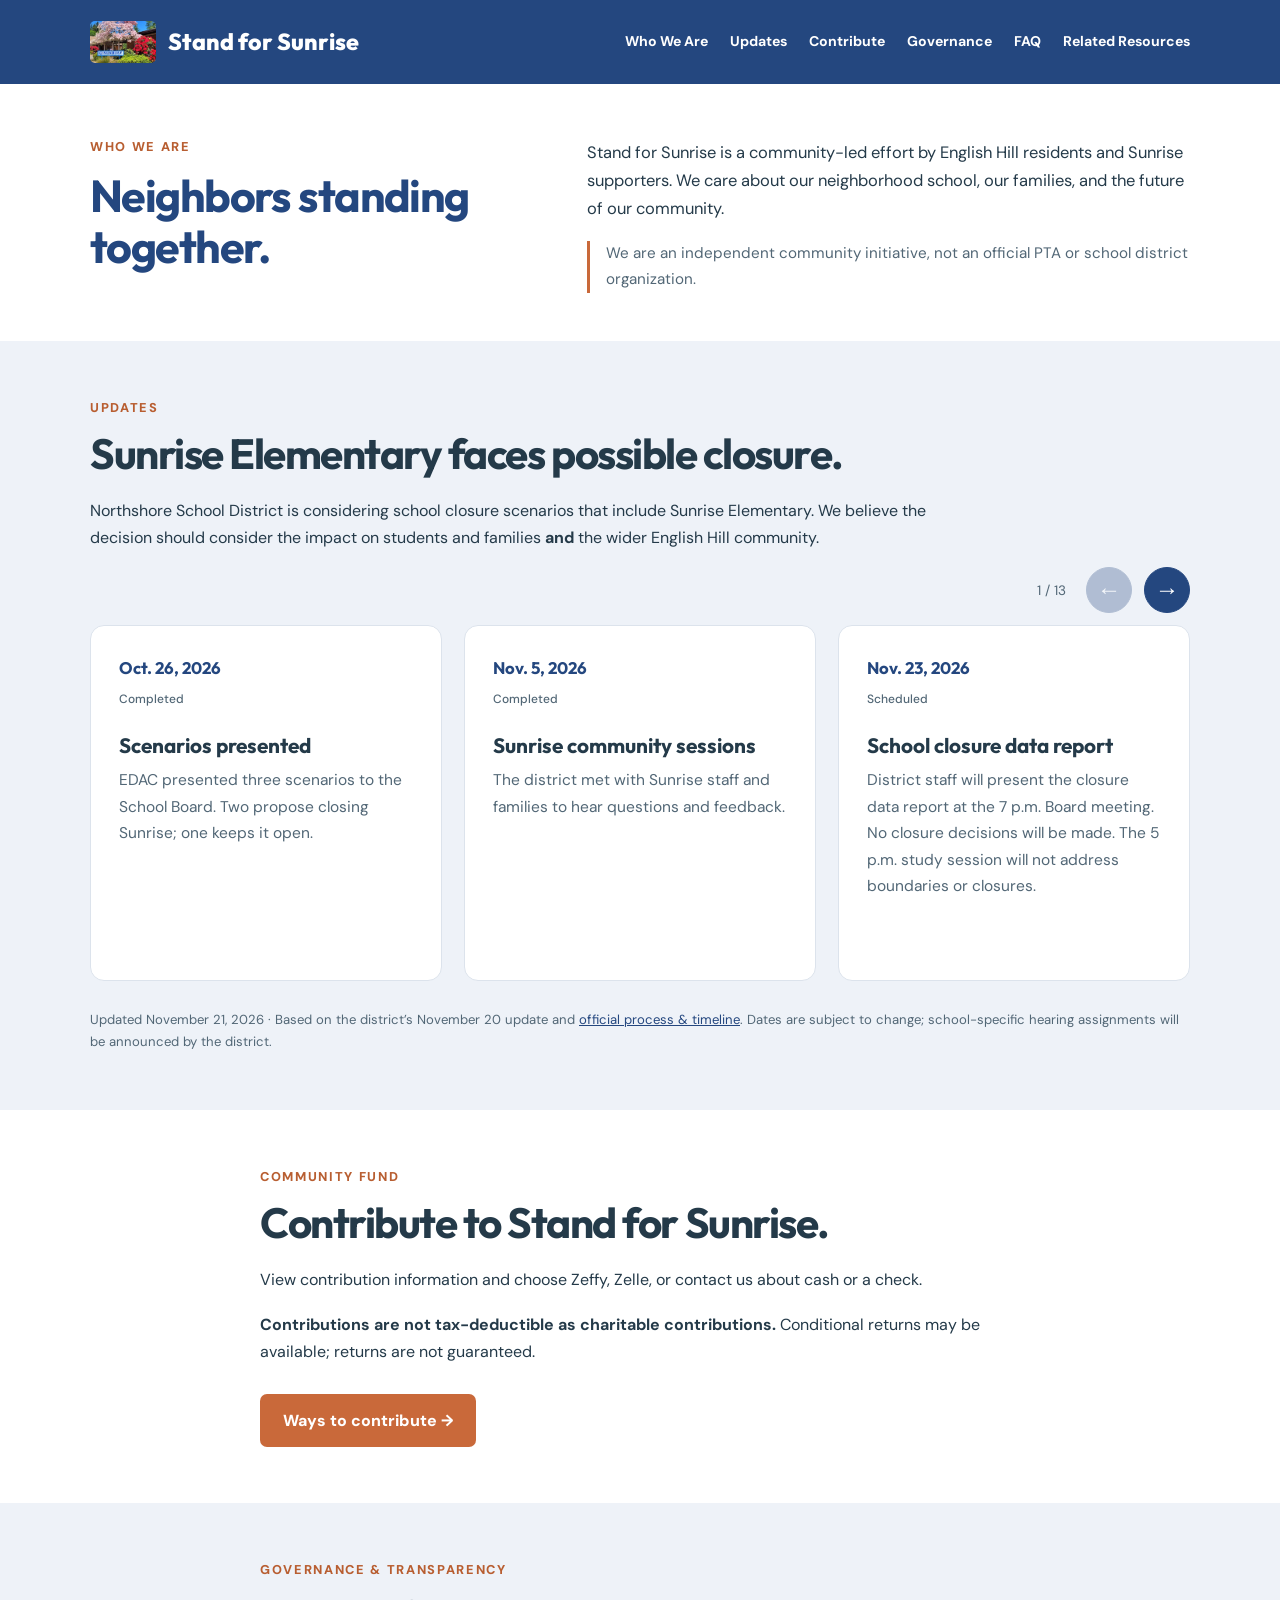
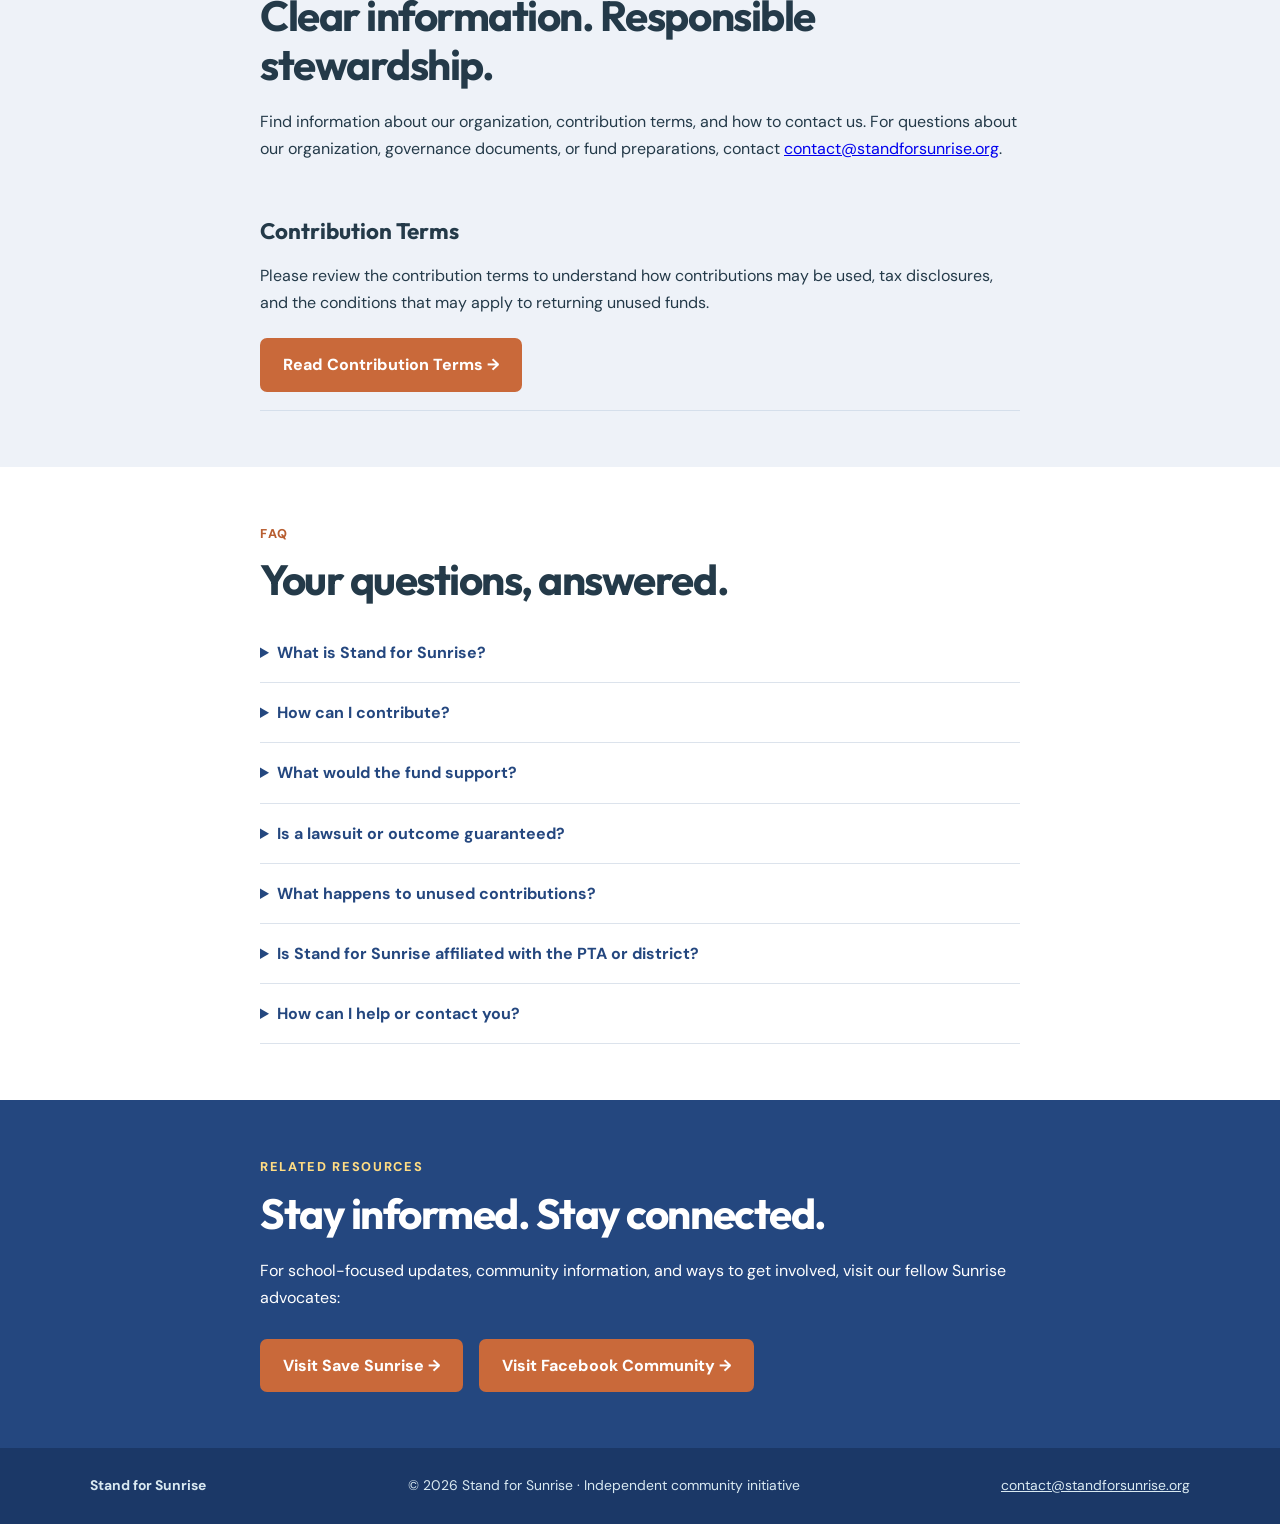
==== commit 8cd686dd: "Tighten home-page spacing and balance introduction in two columns" ====
--- a/index.html
+++ b/index.html
@@ -1,4 +1,4 @@
-<!doctype html><html lang="en"><head><meta charset="utf-8"><meta name="viewport" content="width=device-width,initial-scale=1"><meta name="description" content="Stand for Sunrise: a community-led effort supporting Sunrise Elementary and the English Hill neighborhood."><title>Stand for Sunrise | Our Community. Our Future.</title><link rel="stylesheet" href="style.css?v=17c5f8105791"><style id="timeline-styles">.timeline-heading{margin-top:42px}.timeline-heading h3{color:var(--navy);font-size:1.65rem}.closure-timeline{list-style:none;padding:0;margin:28px 0;background:#fff;border:1px solid #dce3ec;border-radius:14px;overflow:hidden}.closure-timeline li{display:grid;grid-template-columns:210px 1fr;gap:30px;padding:25px 30px;border-bottom:1px solid #e5eaf1}.closure-timeline li:last-child{border-bottom:0}.timeline-date{font-family:Outfit,sans-serif;font-weight:700;color:var(--navy);border-left:3px solid var(--gold);padding-left:18px}.timeline-status{display:block;font-family:'DM Sans',sans-serif;font-size:.75rem;font-weight:500;color:var(--muted);margin-top:5px}.timeline-copy h4{font-family:Outfit,sans-serif;font-size:1.2rem;line-height:1.35;margin:0 0 8px}.timeline-copy p{margin:0;color:var(--muted)}.timeline-source{font-size:.82rem;color:var(--muted)}.timeline-source a{color:var(--navy)}@media(max-width:600px){.closure-timeline li{grid-template-columns:1fr;gap:12px;padding:22px}.timeline-status{display:inline-block;margin:0 0 0 12px}.timeline-heading{margin-top:30px}}
+<!doctype html><html lang="en"><head><meta charset="utf-8"><meta name="viewport" content="width=device-width,initial-scale=1"><meta name="description" content="Stand for Sunrise: a community-led effort supporting Sunrise Elementary and the English Hill neighborhood."><title>Stand for Sunrise | Our Community. Our Future.</title><link rel="stylesheet" href="style.css?v=20261121-compact"><style id="timeline-styles">.timeline-heading{margin-top:42px}.timeline-heading h3{color:var(--navy);font-size:1.65rem}.closure-timeline{list-style:none;padding:0;margin:28px 0;background:#fff;border:1px solid #dce3ec;border-radius:14px;overflow:hidden}.closure-timeline li{display:grid;grid-template-columns:210px 1fr;gap:30px;padding:25px 30px;border-bottom:1px solid #e5eaf1}.closure-timeline li:last-child{border-bottom:0}.timeline-date{font-family:Outfit,sans-serif;font-weight:700;color:var(--navy);border-left:3px solid var(--gold);padding-left:18px}.timeline-status{display:block;font-family:'DM Sans',sans-serif;font-size:.75rem;font-weight:500;color:var(--muted);margin-top:5px}.timeline-copy h4{font-family:Outfit,sans-serif;font-size:1.2rem;line-height:1.35;margin:0 0 8px}.timeline-copy p{margin:0;color:var(--muted)}.timeline-source{font-size:.82rem;color:var(--muted)}.timeline-source a{color:var(--navy)}@media(max-width:600px){.closure-timeline li{grid-template-columns:1fr;gap:12px;padding:22px}.timeline-status{display:inline-block;margin:0 0 0 12px}.timeline-heading{margin-top:30px}}
 
 /* Horizontal milestone carousel */
 .timeline-controls{display:flex;align-items:center;justify-content:flex-end;gap:12px;margin:24px 0 12px}.timeline-controls>span{font-size:.85rem;color:var(--muted);margin-right:8px;font-variant-numeric:tabular-nums}.timeline-arrow{width:46px;height:46px;border-radius:50%;border:1px solid var(--navy);background:var(--navy);color:#fff;font-size:1.5rem;cursor:pointer;transition:background .2s}.timeline-arrow:hover:not(:disabled){background:var(--gold);border-color:var(--gold)}.timeline-arrow:disabled{opacity:.3;cursor:default}.timeline-arrow:focus-visible,.closure-timeline:focus-visible{outline:3px solid var(--gold);outline-offset:4px}.closure-timeline{position:relative;display:flex;gap:22px;overflow-x:auto;scroll-snap-type:x mandatory;scrollbar-width:none;border:0;border-radius:0;background:transparent;margin:0 0 24px;padding:0 0 12px;overscroll-behavior-x:contain}.closure-timeline::-webkit-scrollbar{display:none}.timeline-card{position:relative;flex:0 0 calc((100% - 44px)/3);scroll-snap-align:start;background:#fff;border:1px solid #dce3ec;border-radius:14px;padding:28px;min-height:300px}.timeline-date{border-left:0;padding:0 0 24px;font-size:1.05rem;position:relative;margin-bottom:25px;border-bottom:2px solid #e5eaf1}.timeline-date:after{content:'';position:absolute;width:12px;height:12px;border-radius:50%;background:var(--gold);bottom:-7px;left:0;box-shadow:0 0 0 5px #fff}.timeline-status{display:block;margin:6px 0 0;font-size:.75rem}.timeline-copy h4{font-size:1.3rem}.timeline-copy p{font-size:.97rem}@media(max-width:850px){.timeline-card{flex-basis:calc((100% - 22px)/2)}}@media(max-width:600px){.timeline-card{flex-basis:88%;min-height:290px;padding:24px}.timeline-controls{margin-top:20px}.timeline-status{display:block;margin:6px 0 0}}
@@ -7,7 +7,7 @@
 .timeline-date{border-bottom:0;padding-bottom:0;margin-bottom:22px}.timeline-date:after{display:none}
 </style></head><body id="home">
 <header class="header"><div class="container nav"><a class="logo" href="#home"><img class="brand-photo" src="sunrise.jpg" alt="Sunrise Elementary school sign"> Stand for Sunrise</a><nav aria-label="Main navigation"><a href="#who">Who We Are</a><a href="#updates">Updates</a><a href="contribute.html">Contribute</a><a href="#governance">Governance</a><a href="#faq">FAQ</a><a href="#resources">Related Resources</a></nav></div></header>
-<main><section class="section" id="who"><div class="container narrow"><p class="eyebrow">WHO WE ARE</p><h2>Neighbors standing together.</h2><p>Stand for Sunrise is a community-led effort by English Hill residents and Sunrise supporters. We care about our neighborhood school, our families, and the future of our community.</p><p>We are an independent community initiative, not an official PTA or school district organization.</p></div></section>
+<main><section class="section" id="who"><div class="container who-layout"><div class="who-heading"><p class="eyebrow">WHO WE ARE</p><h2>Neighbors standing together.</h2></div><div class="who-copy"><p>Stand for Sunrise is a community-led effort by English Hill residents and Sunrise supporters. We care about our neighborhood school, our families, and the future of our community.</p><p class="independence-note">We are an independent community initiative, not an official PTA or school district organization.</p></div></div></section>
 <section class="section tinted" id="updates"><div class="container"><div class="narrow"><p class="eyebrow">UPDATES</p><h2>Sunrise Elementary faces possible closure.</h2><p>Northshore School District is considering school closure scenarios that include Sunrise Elementary. We believe the decision should consider the impact on students and families <strong>and</strong> the wider English Hill community.</p></div><div class="timeline-controls"><span id="timeline-position" aria-live="polite">1 / 13</span><button type="button" class="timeline-arrow" id="timeline-prev" aria-label="Previous timeline milestone">&#8592;</button><button type="button" class="timeline-arrow" id="timeline-next" aria-label="Next timeline milestone">&#8594;</button></div><div class="closure-timeline" id="closure-timeline" tabindex="0" role="region" aria-label="School closure timeline"><article class="timeline-card"><div class="timeline-date">Oct. 26, 2026<span class="timeline-status">Completed</span></div><div class="timeline-copy"><h4>Scenarios presented</h4><p>EDAC presented three scenarios to the School Board. Two propose closing Sunrise; one keeps it open.</p></div></article><article class="timeline-card"><div class="timeline-date">Nov. 5, 2026<span class="timeline-status">Completed</span></div><div class="timeline-copy"><h4>Sunrise community sessions</h4><p>The district met with Sunrise staff and families to hear questions and feedback.</p></div></article><article class="timeline-card"><div class="timeline-date">Nov. 23, 2026<span class="timeline-status">Scheduled</span></div><div class="timeline-copy"><h4>School closure data report</h4><p>District staff will present the closure data report at the 7 p.m. Board meeting. No closure decisions will be made. The 5 p.m. study session will not address boundaries or closures.</p></div></article><article class="timeline-card"><div class="timeline-date">Dec. 1–3, 2026<span class="timeline-status">Scheduled</span></div><div class="timeline-copy"><h4>Virtual community meetings</h4><p>Topic-based, 90-minute webinars will include moderated Q&amp;A and interpretation. Board members will attend as listeners. Join links will be posted by the district.</p></div></article><article class="timeline-card"><div class="timeline-date">Dec. 7, 8, 15 &amp; 17, 2026<span class="timeline-status">Tentative</span></div><div class="timeline-copy"><h4>K–12 boundary meetings</h4><p>Four feeder-pattern community meetings will discuss proposed boundary changes and gather feedback. Targeted invitations and interpretation will be provided; one meeting will also address Shelton View’s planned building replacement.</p></div></article><article class="timeline-card"><div class="timeline-date">Early January 2027<span class="timeline-status">Details pending</span></div><div class="timeline-copy"><h4>Multilingual family meeting</h4><p>A meeting for Spanish- and Portuguese-speaking families is planned. The district will share details directly with these families.</p></div></article><article class="timeline-card"><div class="timeline-date">Jan. 8, 2027<span class="timeline-status">Deadline</span></div><div class="timeline-copy"><h4>Alternative proposals due</h4><p>Submit formal alternatives and supporting documents through the district feedback form for staff feasibility analysis and potential EDAC consideration. General feedback does not require a formal proposal.</p></div></article><article class="timeline-card"><div class="timeline-date">Jan. 14, 2027<span class="timeline-status">Scheduled</span></div><div class="timeline-copy"><h4>Conversations with the Board</h4><p>Share feedback with the School Board. The district will announce the location and format; interpretation will be provided.</p></div></article><article class="timeline-card"><div class="timeline-date">Jan. 26 &amp; 28, 2027<span class="timeline-status">Scheduled</span></div><div class="timeline-copy"><h4>Public hearings: first round</h4><p>Schools identified for potential closure will each be scheduled once in this round. Sunrise’s specific hearing date and details will be communicated directly to its community.</p></div></article><article class="timeline-card"><div class="timeline-date">Mar. 1 &amp; 2, 2027<span class="timeline-status">Scheduled</span></div><div class="timeline-copy"><h4>Public hearings: second round</h4><p>Each school identified for potential closure will have another hearing in this round. The district will notify each affected school community of its assigned date.</p></div></article><article class="timeline-card"><div class="timeline-date">Mar. 8, 2027<span class="timeline-status">Updated date</span></div><div class="timeline-copy"><h4>First reading of recommendations</h4><p>The School Board will hear EDAC’s final recommendations at a first reading, ahead of the final vote.</p></div></article><article class="timeline-card"><div class="timeline-date">Mar. 22, 2027<span class="timeline-status">Updated date</span></div><div class="timeline-copy"><h4>School Board final vote</h4><p>The Board is scheduled to vote on K–12 boundary adjustments and potential elementary school closures. The online feedback form remains open through this date.</p></div></article><article class="timeline-card"><div class="timeline-date">Fall 2028<span class="timeline-status">If approved</span></div><div class="timeline-copy"><h4>Earliest implementation</h4><p>Any approved changes would take effect no earlier than fall 2028.</p></div></article></div><p class="timeline-source">Updated November 21, 2026 · Based on the district’s November 20 update and <a href="https://www.nsd.org/our-district/who-we-are/enrollment-boundaries/process-and-timeline-page-content" target="_blank" rel="noopener noreferrer">official process &amp; timeline</a>. Dates are subject to change; school-specific hearing assignments will be announced by the district.</p></div></section>
 <section class="section" id="fund"><div class="container narrow"><p class="eyebrow">COMMUNITY FUND</p><h2>Contribute to Stand for Sunrise.</h2><p>View contribution information and choose Zeffy, Zelle, or contact us about cash or a check.</p><p><strong>Contributions are not tax-deductible as charitable contributions.</strong> Conditional returns may be available; returns are not guaranteed.</p><a class="button" href="contribute.html">Ways to contribute →</a></div></section>
 <section class="section tinted" id="governance"><div class="container narrow"><p class="eyebrow">GOVERNANCE &amp; TRANSPARENCY</p><h2>Clear information. Responsible stewardship.</h2><p>Find information about our organization, contribution terms, and how to contact us. For questions about our organization, governance documents, or fund preparations, contact <a href="mailto:contact@standforsunrise.org">contact@standforsunrise.org</a>.</p><div class="governance-docs"><article><h3>Contribution Terms</h3><p>Please review the contribution terms to understand how contributions may be used, tax disclosures, and the conditions that may apply to returning unused funds.</p><a class="button" href="contributor-agreement.html">Read Contribution Terms →</a></article></div></div></section><section class="section" id="faq"><div class="container narrow"><p class="eyebrow">FAQ</p><h2>Your questions, answered.</h2>
--- a/style.css
+++ b/style.css
@@ -20,3 +20,36 @@
 
 /* Clean milestone cards without decorative line or dot */
 .timeline-date{border-bottom:0;padding-bottom:0;margin-bottom:22px}.timeline-date:after{display:none}
+
+/* A tighter home-page rhythm, with an editorial introduction. */
+#home .section{padding:56px 0}
+#home #who{padding:52px 0 48px}
+#home .section .eyebrow{margin:0 0 12px}
+#home .section h2{margin:0 0 18px;font-size:clamp(2rem,3.3vw,3rem)}
+#home .who-layout{display:grid;grid-template-columns:minmax(0,.85fr) minmax(0,1.15fr);gap:52px;align-items:start}
+#home .who-heading h2{max-width:410px;color:var(--navy);font-size:clamp(2.1rem,3.5vw,3rem);margin:0}
+#home .who-copy{padding-top:3px;font-size:1.03rem}
+#home .who-copy>p{margin:0 0 18px}
+#home .who-copy .independence-note{margin:0;padding-left:16px;border-left:3px solid var(--gold);color:var(--muted);font-size:.95rem}
+#home #updates>.container>.narrow{max-width:900px;margin-left:0}
+#home .timeline-controls{margin-top:16px}
+#home .closure-timeline{margin-bottom:16px}
+#home .timeline-source{margin-bottom:0}
+#home .governance-docs{margin-top:20px}
+#home .governance-docs article{padding:18px 0}
+#home .section .narrow>p:last-child{margin-bottom:0}
+#home #faq details{padding:16px 0}
+@media(max-width:850px){
+ #home .who-layout{grid-template-columns:1fr;gap:22px}
+ #home .who-heading h2{max-width:none}
+ #home .who-copy{padding:0}
+ #home .section{padding:44px 0}
+ #home #who{padding:40px 0}
+}
+@media(max-width:600px){
+ #home .section{padding:36px 0}
+ #home #who{padding:34px 0}
+ #home .who-layout{gap:18px}
+ #home .section h2{font-size:2rem;line-height:1.18}
+ #home .who-copy{font-size:1rem}
+}
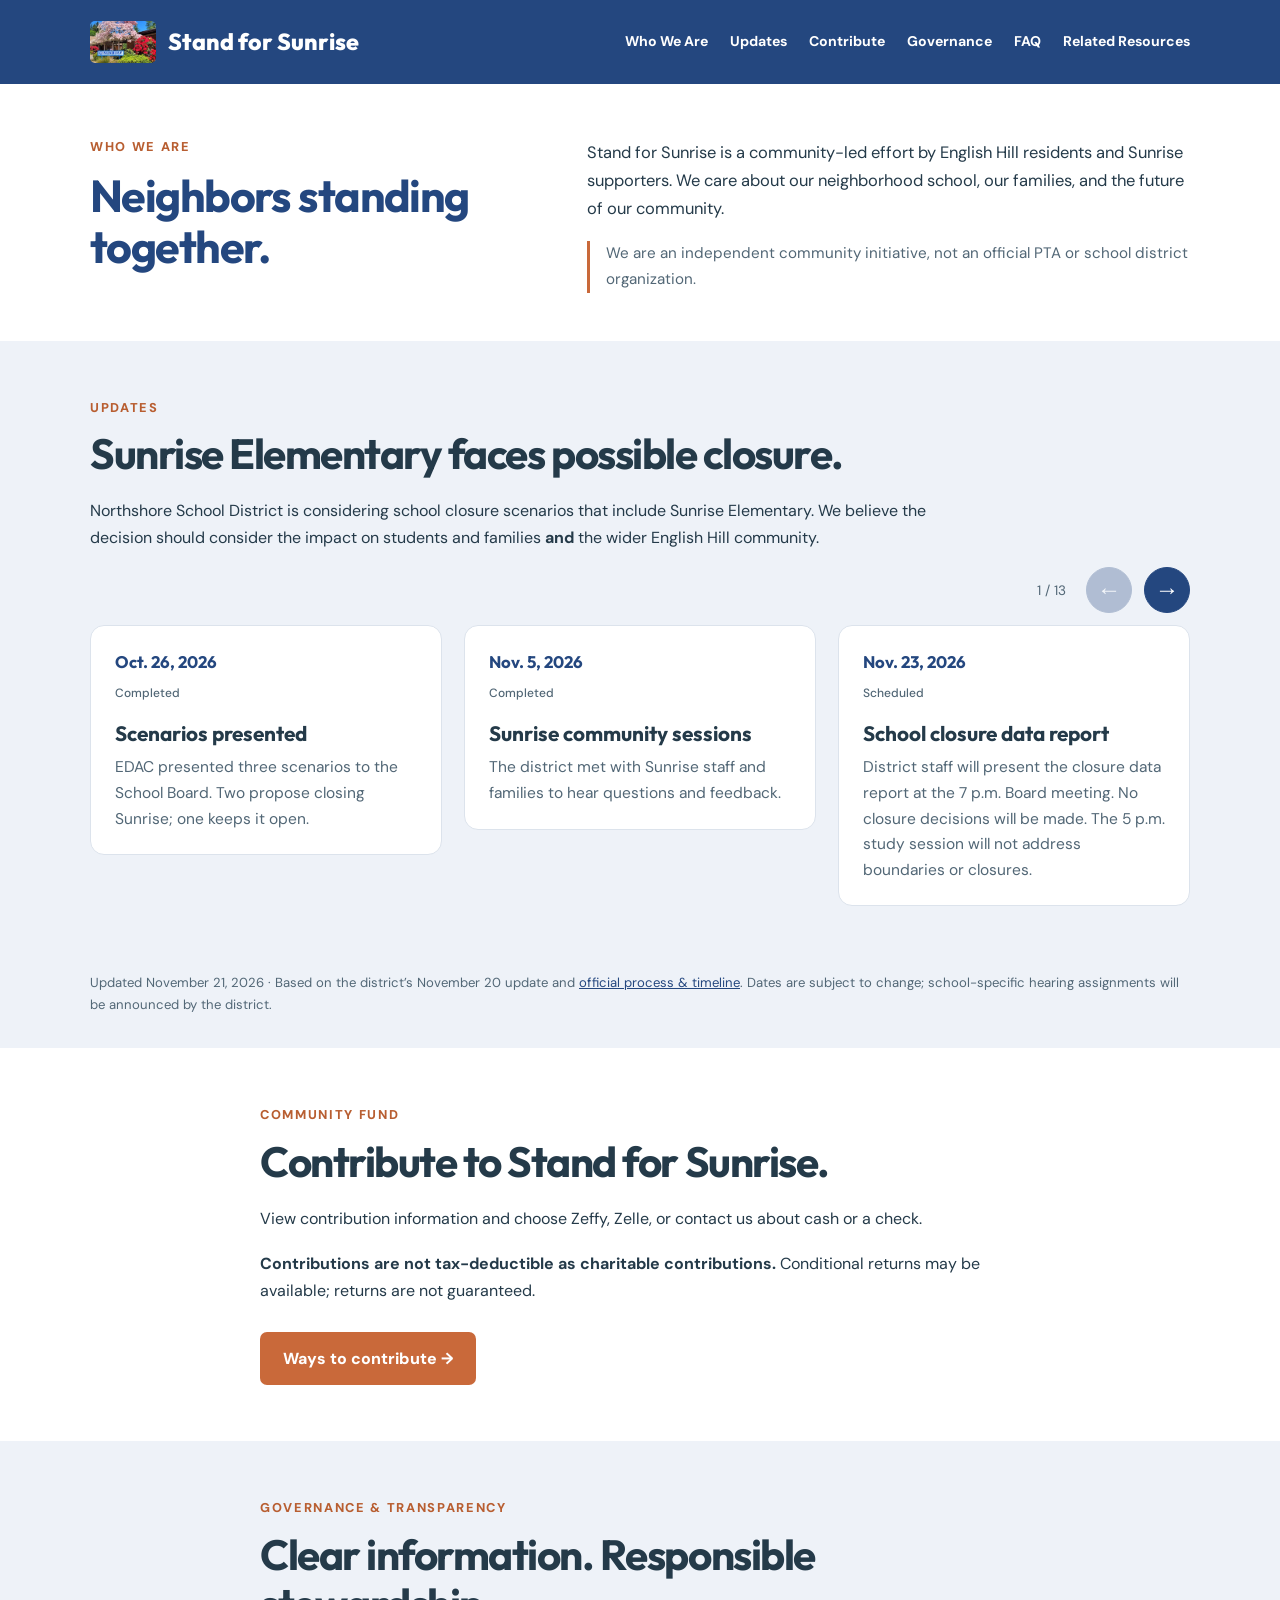
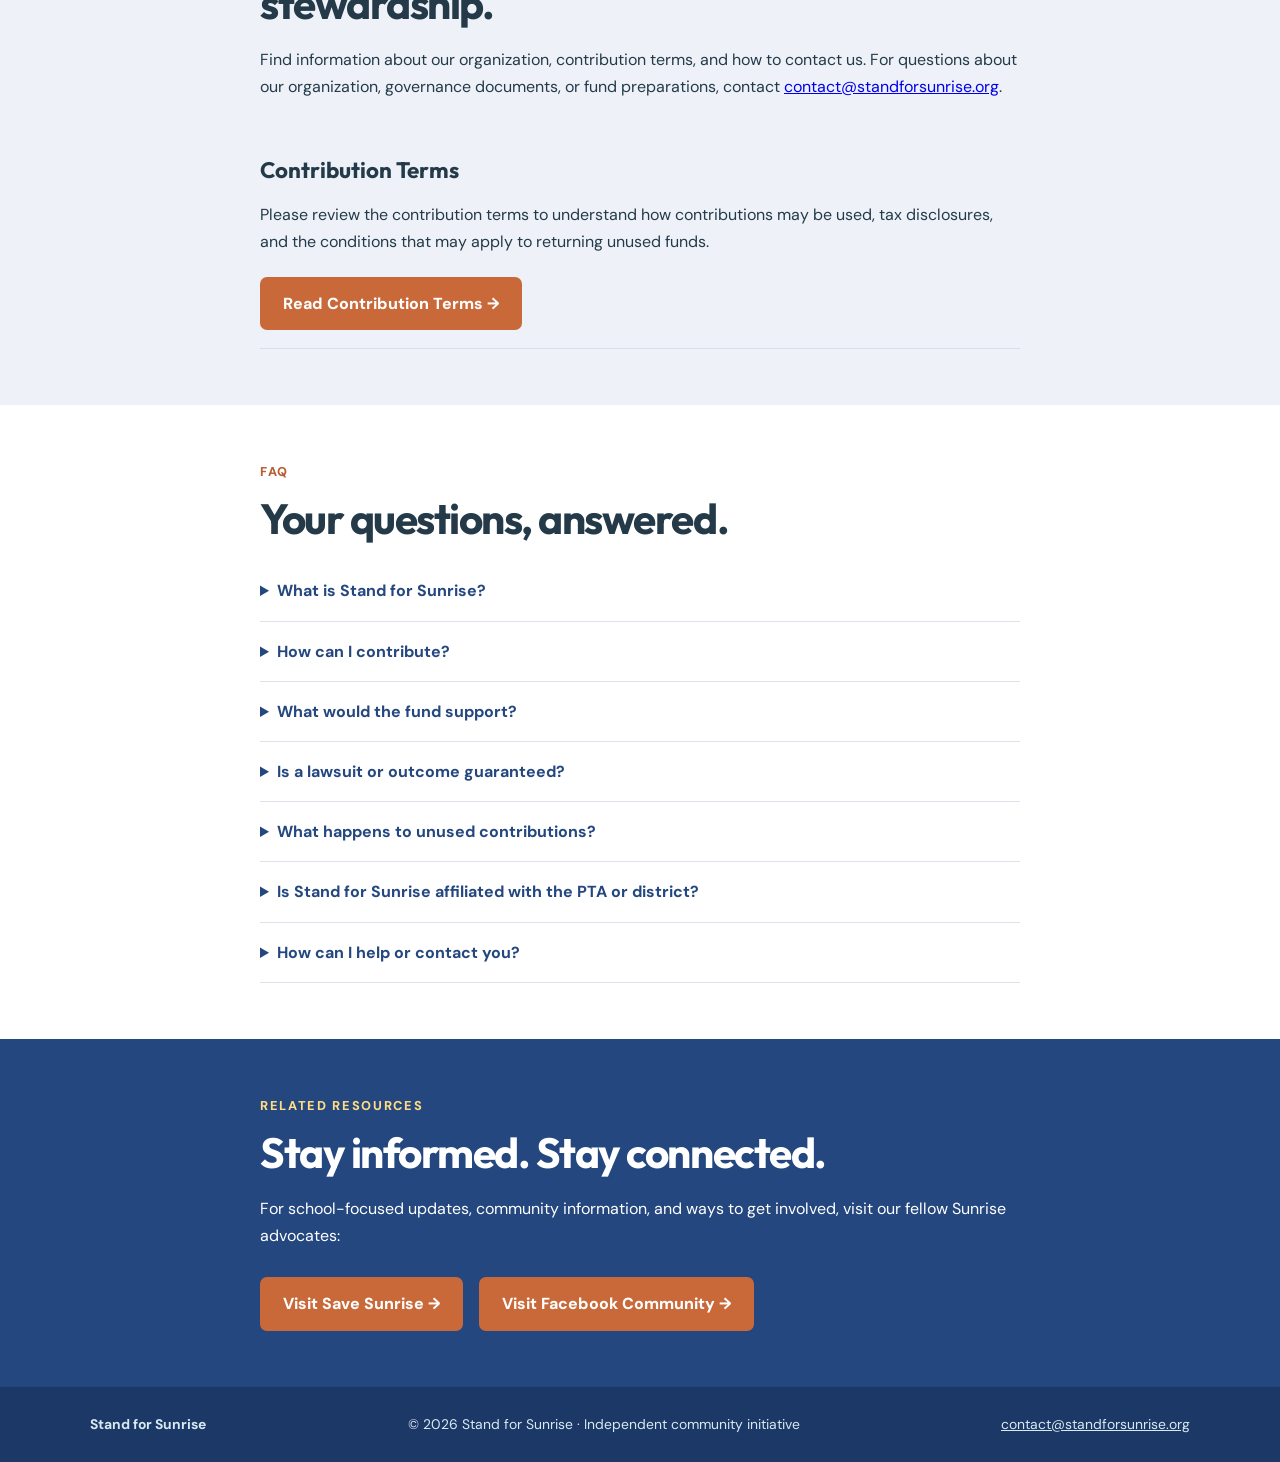
==== commit 7c02558d: "Remove excess space inside and below timeline milestone cards" ====
--- a/index.html
+++ b/index.html
@@ -1,4 +1,4 @@
-<!doctype html><html lang="en"><head><meta charset="utf-8"><meta name="viewport" content="width=device-width,initial-scale=1"><meta name="description" content="Stand for Sunrise: a community-led effort supporting Sunrise Elementary and the English Hill neighborhood."><title>Stand for Sunrise | Our Community. Our Future.</title><link rel="stylesheet" href="style.css?v=20261121-compact"><style id="timeline-styles">.timeline-heading{margin-top:42px}.timeline-heading h3{color:var(--navy);font-size:1.65rem}.closure-timeline{list-style:none;padding:0;margin:28px 0;background:#fff;border:1px solid #dce3ec;border-radius:14px;overflow:hidden}.closure-timeline li{display:grid;grid-template-columns:210px 1fr;gap:30px;padding:25px 30px;border-bottom:1px solid #e5eaf1}.closure-timeline li:last-child{border-bottom:0}.timeline-date{font-family:Outfit,sans-serif;font-weight:700;color:var(--navy);border-left:3px solid var(--gold);padding-left:18px}.timeline-status{display:block;font-family:'DM Sans',sans-serif;font-size:.75rem;font-weight:500;color:var(--muted);margin-top:5px}.timeline-copy h4{font-family:Outfit,sans-serif;font-size:1.2rem;line-height:1.35;margin:0 0 8px}.timeline-copy p{margin:0;color:var(--muted)}.timeline-source{font-size:.82rem;color:var(--muted)}.timeline-source a{color:var(--navy)}@media(max-width:600px){.closure-timeline li{grid-template-columns:1fr;gap:12px;padding:22px}.timeline-status{display:inline-block;margin:0 0 0 12px}.timeline-heading{margin-top:30px}}
+<!doctype html><html lang="en"><head><meta charset="utf-8"><meta name="viewport" content="width=device-width,initial-scale=1"><meta name="description" content="Stand for Sunrise: a community-led effort supporting Sunrise Elementary and the English Hill neighborhood."><title>Stand for Sunrise | Our Community. Our Future.</title><link rel="stylesheet" href="style.css?v=20261121-compact-cards"><style id="timeline-styles">.timeline-heading{margin-top:42px}.timeline-heading h3{color:var(--navy);font-size:1.65rem}.closure-timeline{list-style:none;padding:0;margin:28px 0;background:#fff;border:1px solid #dce3ec;border-radius:14px;overflow:hidden}.closure-timeline li{display:grid;grid-template-columns:210px 1fr;gap:30px;padding:25px 30px;border-bottom:1px solid #e5eaf1}.closure-timeline li:last-child{border-bottom:0}.timeline-date{font-family:Outfit,sans-serif;font-weight:700;color:var(--navy);border-left:3px solid var(--gold);padding-left:18px}.timeline-status{display:block;font-family:'DM Sans',sans-serif;font-size:.75rem;font-weight:500;color:var(--muted);margin-top:5px}.timeline-copy h4{font-family:Outfit,sans-serif;font-size:1.2rem;line-height:1.35;margin:0 0 8px}.timeline-copy p{margin:0;color:var(--muted)}.timeline-source{font-size:.82rem;color:var(--muted)}.timeline-source a{color:var(--navy)}@media(max-width:600px){.closure-timeline li{grid-template-columns:1fr;gap:12px;padding:22px}.timeline-status{display:inline-block;margin:0 0 0 12px}.timeline-heading{margin-top:30px}}
 
 /* Horizontal milestone carousel */
 .timeline-controls{display:flex;align-items:center;justify-content:flex-end;gap:12px;margin:24px 0 12px}.timeline-controls>span{font-size:.85rem;color:var(--muted);margin-right:8px;font-variant-numeric:tabular-nums}.timeline-arrow{width:46px;height:46px;border-radius:50%;border:1px solid var(--navy);background:var(--navy);color:#fff;font-size:1.5rem;cursor:pointer;transition:background .2s}.timeline-arrow:hover:not(:disabled){background:var(--gold);border-color:var(--gold)}.timeline-arrow:disabled{opacity:.3;cursor:default}.timeline-arrow:focus-visible,.closure-timeline:focus-visible{outline:3px solid var(--gold);outline-offset:4px}.closure-timeline{position:relative;display:flex;gap:22px;overflow-x:auto;scroll-snap-type:x mandatory;scrollbar-width:none;border:0;border-radius:0;background:transparent;margin:0 0 24px;padding:0 0 12px;overscroll-behavior-x:contain}.closure-timeline::-webkit-scrollbar{display:none}.timeline-card{position:relative;flex:0 0 calc((100% - 44px)/3);scroll-snap-align:start;background:#fff;border:1px solid #dce3ec;border-radius:14px;padding:28px;min-height:300px}.timeline-date{border-left:0;padding:0 0 24px;font-size:1.05rem;position:relative;margin-bottom:25px;border-bottom:2px solid #e5eaf1}.timeline-date:after{content:'';position:absolute;width:12px;height:12px;border-radius:50%;background:var(--gold);bottom:-7px;left:0;box-shadow:0 0 0 5px #fff}.timeline-status{display:block;margin:6px 0 0;font-size:.75rem}.timeline-copy h4{font-size:1.3rem}.timeline-copy p{font-size:.97rem}@media(max-width:850px){.timeline-card{flex-basis:calc((100% - 22px)/2)}}@media(max-width:600px){.timeline-card{flex-basis:88%;min-height:290px;padding:24px}.timeline-controls{margin-top:20px}.timeline-status{display:block;margin:6px 0 0}}
--- a/style.css
+++ b/style.css
@@ -53,3 +53,11 @@
  #home .section h2{font-size:2rem;line-height:1.18}
  #home .who-copy{font-size:1rem}
 }
+
+/* Keep each timeline milestone only as tall as its own content. */
+#home .closure-timeline{align-items:flex-start;padding-bottom:4px;margin-bottom:10px}
+#home .timeline-card{min-height:0;padding:22px 24px}
+#home .timeline-date{margin-bottom:16px}
+#home .timeline-copy p{line-height:1.65}
+#home #updates{padding-bottom:32px}
+@media(max-width:600px){#home .timeline-card{padding:20px}#home #updates{padding-bottom:26px}}
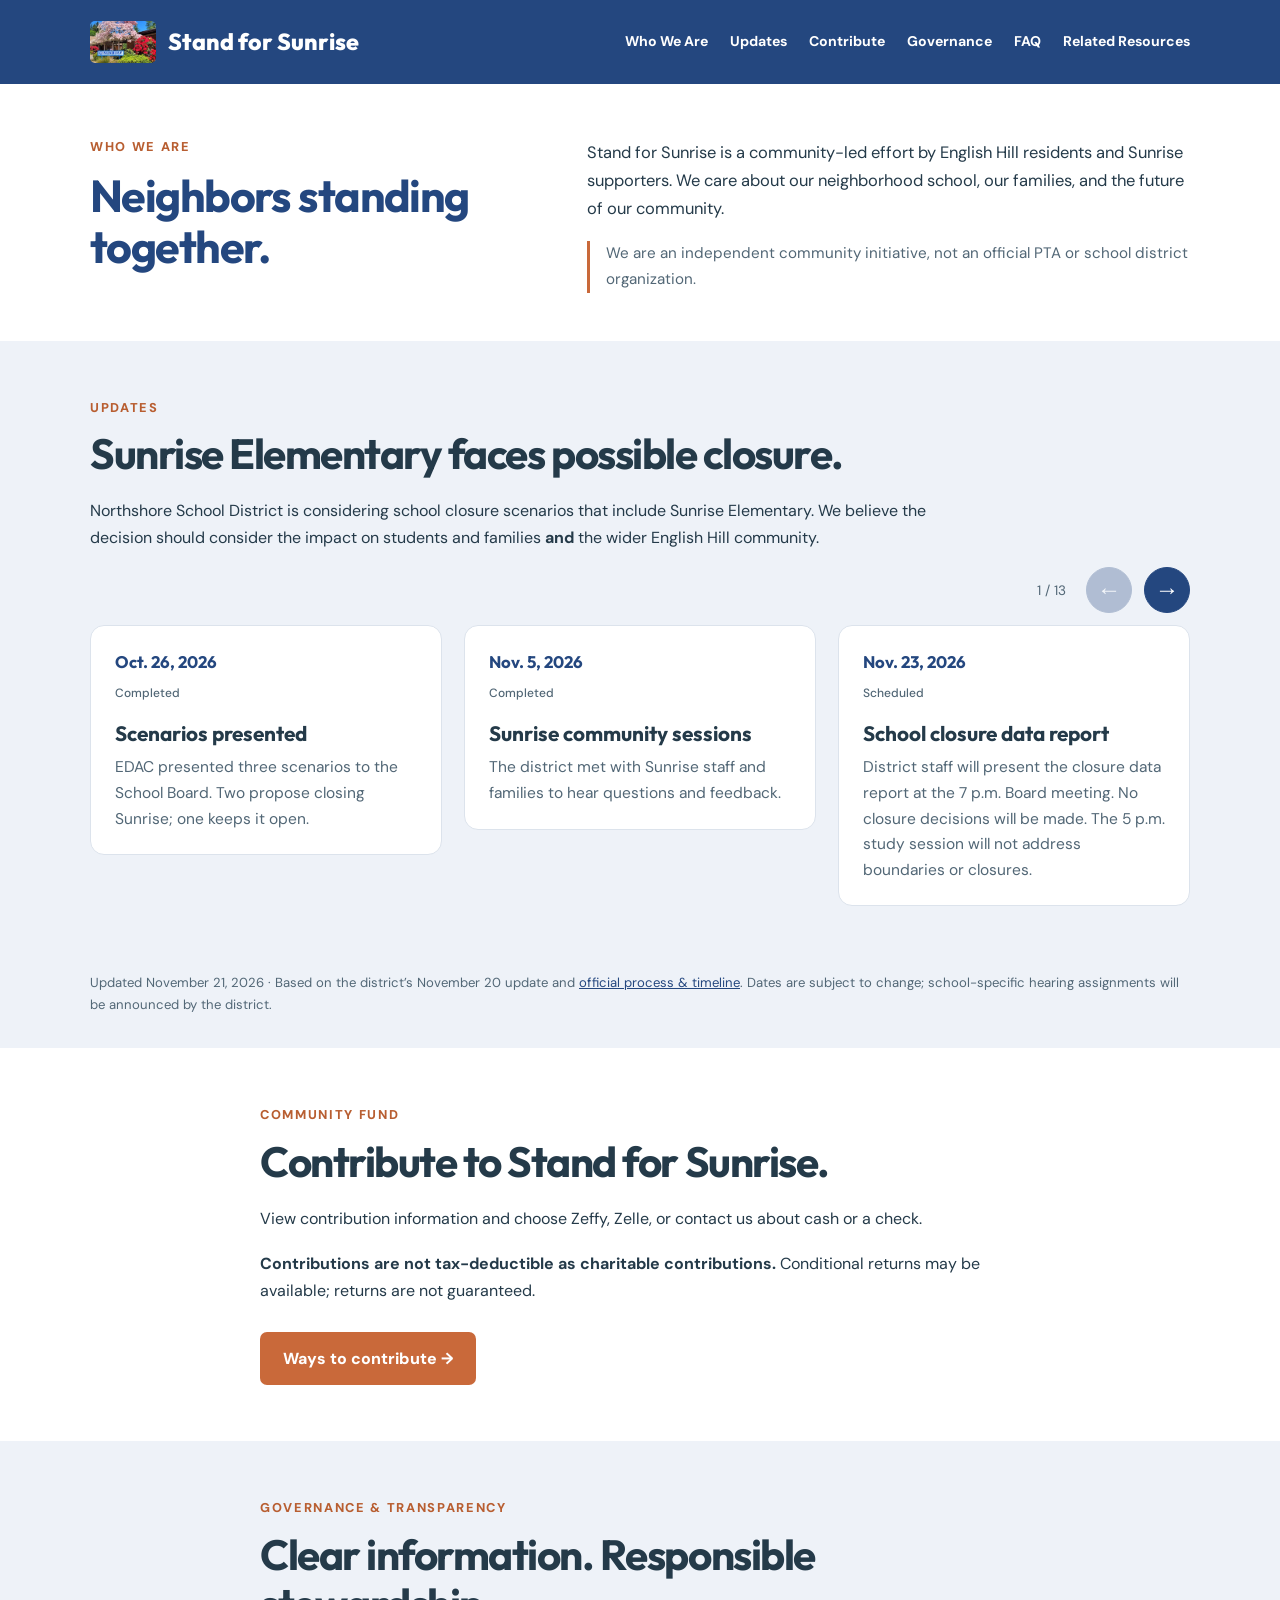
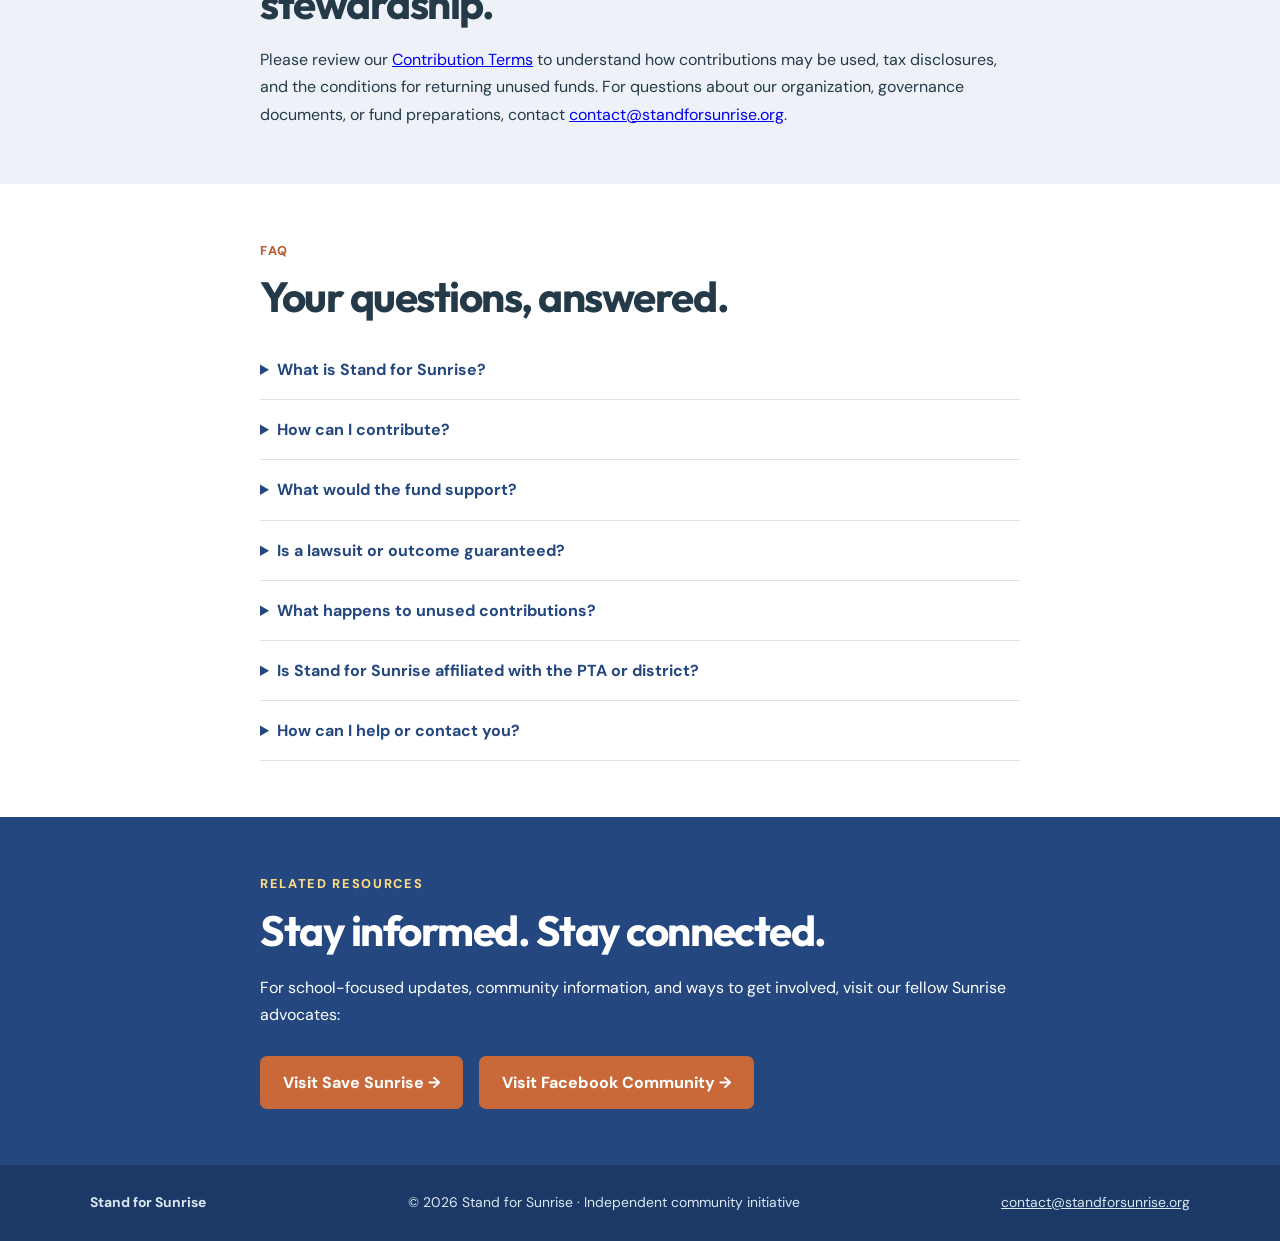
==== commit 89b20ca9: "Combine governance and contribution terms information into one paragraph" ====
--- a/index.html
+++ b/index.html
@@ -10,7 +10,7 @@
 <main><section class="section" id="who"><div class="container who-layout"><div class="who-heading"><p class="eyebrow">WHO WE ARE</p><h2>Neighbors standing together.</h2></div><div class="who-copy"><p>Stand for Sunrise is a community-led effort by English Hill residents and Sunrise supporters. We care about our neighborhood school, our families, and the future of our community.</p><p class="independence-note">We are an independent community initiative, not an official PTA or school district organization.</p></div></div></section>
 <section class="section tinted" id="updates"><div class="container"><div class="narrow"><p class="eyebrow">UPDATES</p><h2>Sunrise Elementary faces possible closure.</h2><p>Northshore School District is considering school closure scenarios that include Sunrise Elementary. We believe the decision should consider the impact on students and families <strong>and</strong> the wider English Hill community.</p></div><div class="timeline-controls"><span id="timeline-position" aria-live="polite">1 / 13</span><button type="button" class="timeline-arrow" id="timeline-prev" aria-label="Previous timeline milestone">&#8592;</button><button type="button" class="timeline-arrow" id="timeline-next" aria-label="Next timeline milestone">&#8594;</button></div><div class="closure-timeline" id="closure-timeline" tabindex="0" role="region" aria-label="School closure timeline"><article class="timeline-card"><div class="timeline-date">Oct. 26, 2026<span class="timeline-status">Completed</span></div><div class="timeline-copy"><h4>Scenarios presented</h4><p>EDAC presented three scenarios to the School Board. Two propose closing Sunrise; one keeps it open.</p></div></article><article class="timeline-card"><div class="timeline-date">Nov. 5, 2026<span class="timeline-status">Completed</span></div><div class="timeline-copy"><h4>Sunrise community sessions</h4><p>The district met with Sunrise staff and families to hear questions and feedback.</p></div></article><article class="timeline-card"><div class="timeline-date">Nov. 23, 2026<span class="timeline-status">Scheduled</span></div><div class="timeline-copy"><h4>School closure data report</h4><p>District staff will present the closure data report at the 7 p.m. Board meeting. No closure decisions will be made. The 5 p.m. study session will not address boundaries or closures.</p></div></article><article class="timeline-card"><div class="timeline-date">Dec. 1–3, 2026<span class="timeline-status">Scheduled</span></div><div class="timeline-copy"><h4>Virtual community meetings</h4><p>Topic-based, 90-minute webinars will include moderated Q&amp;A and interpretation. Board members will attend as listeners. Join links will be posted by the district.</p></div></article><article class="timeline-card"><div class="timeline-date">Dec. 7, 8, 15 &amp; 17, 2026<span class="timeline-status">Tentative</span></div><div class="timeline-copy"><h4>K–12 boundary meetings</h4><p>Four feeder-pattern community meetings will discuss proposed boundary changes and gather feedback. Targeted invitations and interpretation will be provided; one meeting will also address Shelton View’s planned building replacement.</p></div></article><article class="timeline-card"><div class="timeline-date">Early January 2027<span class="timeline-status">Details pending</span></div><div class="timeline-copy"><h4>Multilingual family meeting</h4><p>A meeting for Spanish- and Portuguese-speaking families is planned. The district will share details directly with these families.</p></div></article><article class="timeline-card"><div class="timeline-date">Jan. 8, 2027<span class="timeline-status">Deadline</span></div><div class="timeline-copy"><h4>Alternative proposals due</h4><p>Submit formal alternatives and supporting documents through the district feedback form for staff feasibility analysis and potential EDAC consideration. General feedback does not require a formal proposal.</p></div></article><article class="timeline-card"><div class="timeline-date">Jan. 14, 2027<span class="timeline-status">Scheduled</span></div><div class="timeline-copy"><h4>Conversations with the Board</h4><p>Share feedback with the School Board. The district will announce the location and format; interpretation will be provided.</p></div></article><article class="timeline-card"><div class="timeline-date">Jan. 26 &amp; 28, 2027<span class="timeline-status">Scheduled</span></div><div class="timeline-copy"><h4>Public hearings: first round</h4><p>Schools identified for potential closure will each be scheduled once in this round. Sunrise’s specific hearing date and details will be communicated directly to its community.</p></div></article><article class="timeline-card"><div class="timeline-date">Mar. 1 &amp; 2, 2027<span class="timeline-status">Scheduled</span></div><div class="timeline-copy"><h4>Public hearings: second round</h4><p>Each school identified for potential closure will have another hearing in this round. The district will notify each affected school community of its assigned date.</p></div></article><article class="timeline-card"><div class="timeline-date">Mar. 8, 2027<span class="timeline-status">Updated date</span></div><div class="timeline-copy"><h4>First reading of recommendations</h4><p>The School Board will hear EDAC’s final recommendations at a first reading, ahead of the final vote.</p></div></article><article class="timeline-card"><div class="timeline-date">Mar. 22, 2027<span class="timeline-status">Updated date</span></div><div class="timeline-copy"><h4>School Board final vote</h4><p>The Board is scheduled to vote on K–12 boundary adjustments and potential elementary school closures. The online feedback form remains open through this date.</p></div></article><article class="timeline-card"><div class="timeline-date">Fall 2028<span class="timeline-status">If approved</span></div><div class="timeline-copy"><h4>Earliest implementation</h4><p>Any approved changes would take effect no earlier than fall 2028.</p></div></article></div><p class="timeline-source">Updated November 21, 2026 · Based on the district’s November 20 update and <a href="https://www.nsd.org/our-district/who-we-are/enrollment-boundaries/process-and-timeline-page-content" target="_blank" rel="noopener noreferrer">official process &amp; timeline</a>. Dates are subject to change; school-specific hearing assignments will be announced by the district.</p></div></section>
 <section class="section" id="fund"><div class="container narrow"><p class="eyebrow">COMMUNITY FUND</p><h2>Contribute to Stand for Sunrise.</h2><p>View contribution information and choose Zeffy, Zelle, or contact us about cash or a check.</p><p><strong>Contributions are not tax-deductible as charitable contributions.</strong> Conditional returns may be available; returns are not guaranteed.</p><a class="button" href="contribute.html">Ways to contribute →</a></div></section>
-<section class="section tinted" id="governance"><div class="container narrow"><p class="eyebrow">GOVERNANCE &amp; TRANSPARENCY</p><h2>Clear information. Responsible stewardship.</h2><p>Find information about our organization, contribution terms, and how to contact us. For questions about our organization, governance documents, or fund preparations, contact <a href="mailto:contact@standforsunrise.org">contact@standforsunrise.org</a>.</p><div class="governance-docs"><article><h3>Contribution Terms</h3><p>Please review the contribution terms to understand how contributions may be used, tax disclosures, and the conditions that may apply to returning unused funds.</p><a class="button" href="contributor-agreement.html">Read Contribution Terms →</a></article></div></div></section><section class="section" id="faq"><div class="container narrow"><p class="eyebrow">FAQ</p><h2>Your questions, answered.</h2>
+<section class="section tinted" id="governance"><div class="container narrow"><p class="eyebrow">GOVERNANCE &amp; TRANSPARENCY</p><h2>Clear information. Responsible stewardship.</h2><p>Please review our <a href="contributor-agreement.html">Contribution Terms</a> to understand how contributions may be used, tax disclosures, and the conditions for returning unused funds. For questions about our organization, governance documents, or fund preparations, contact <a href="mailto:contact@standforsunrise.org">contact@standforsunrise.org</a>.</p></div></section><section class="section" id="faq"><div class="container narrow"><p class="eyebrow">FAQ</p><h2>Your questions, answered.</h2>
 <details><summary>What is Stand for Sunrise?</summary><p>We are an independent, community-led effort by English Hill residents and Sunrise supporters, preparing legal support to help evaluate options for protecting our school and community.</p></details>
 <details><summary>How can I contribute?</summary><p>Visit our <a href="contribute.html">Contribute page</a> for payment options, fee information, and contribution disclosures.</p></details>
 <details><summary>What would the fund support?</summary><p>The planned fund would support research, professional consultation, and evaluation of potential legal options. Final permitted uses will be published before contributions open.</p></details>
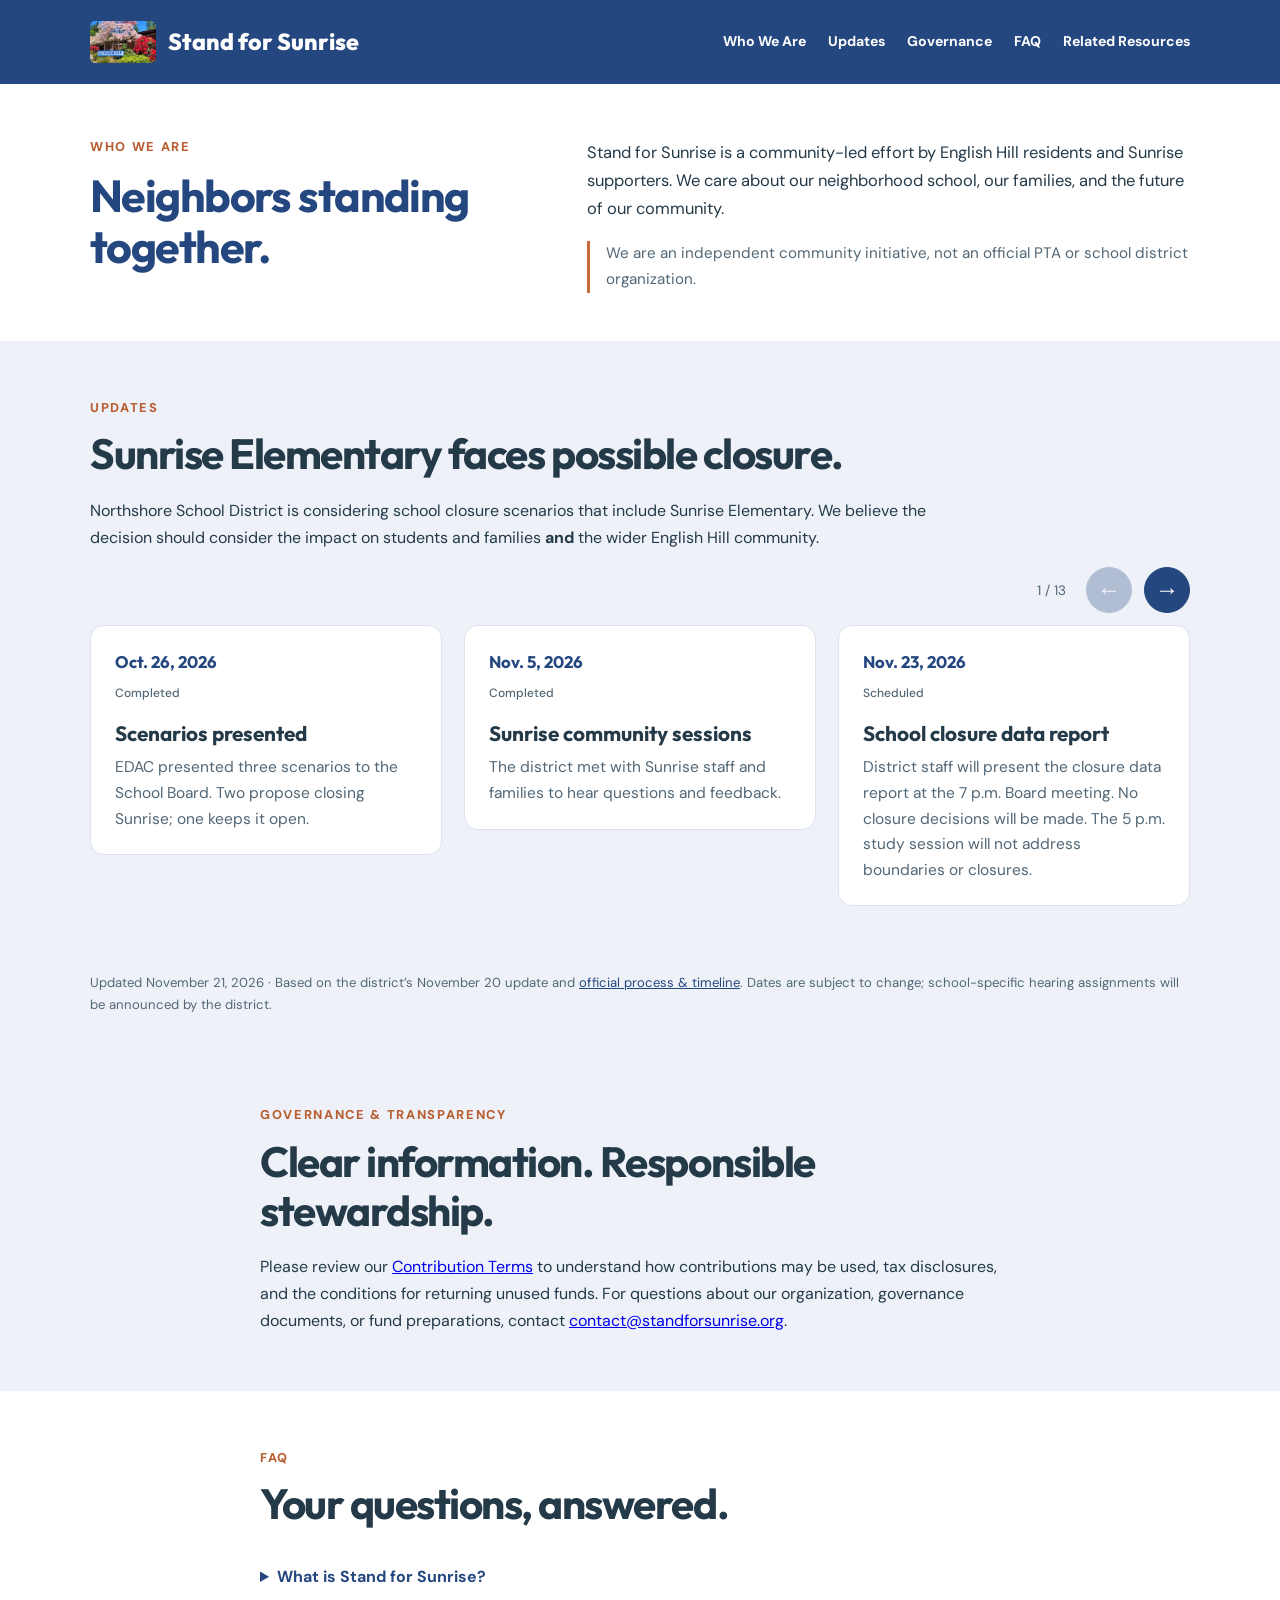
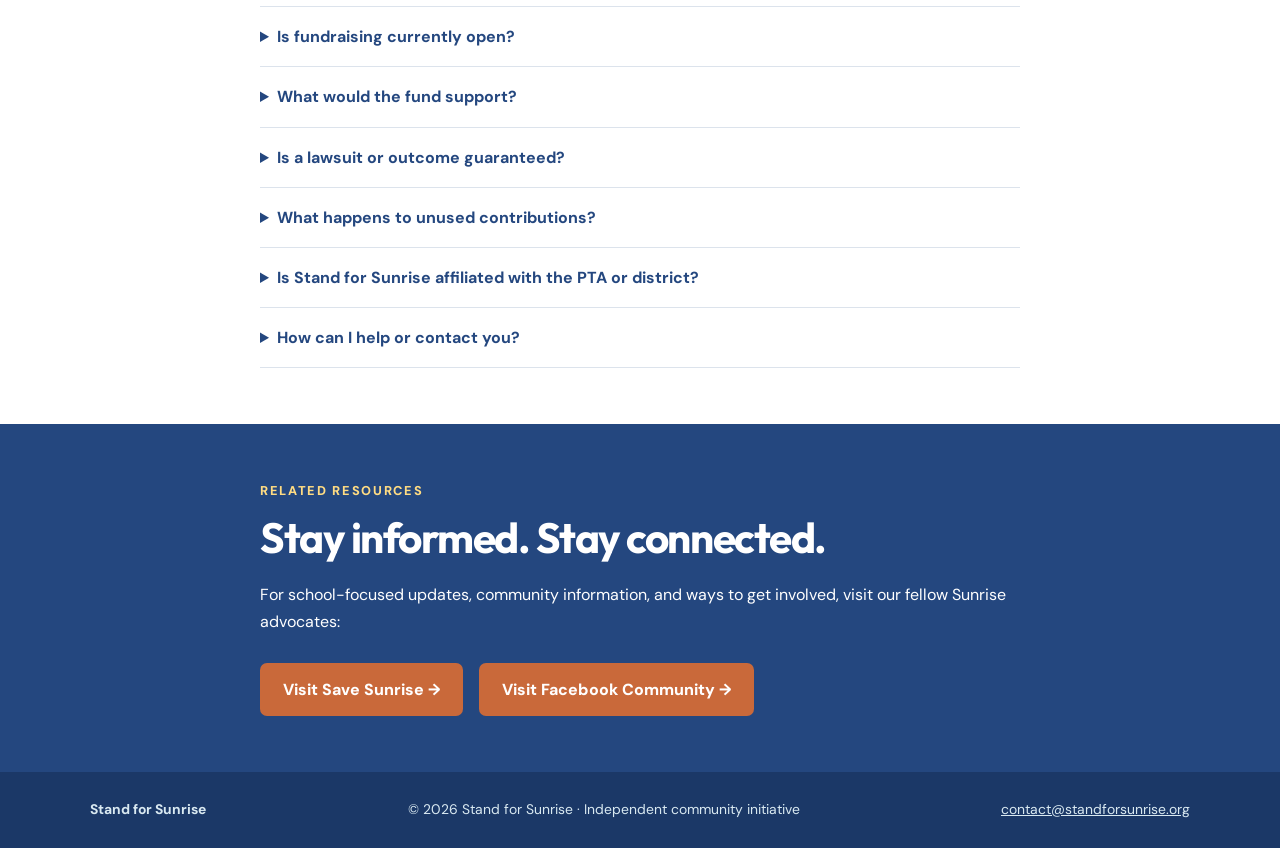
==== commit 704b6f80: "Pause fundraising and hide contribution entry points pending finalized terms" ====
--- a/index.html
+++ b/index.html
@@ -6,13 +6,13 @@
 /* Clean milestone cards without decorative line or dot */
 .timeline-date{border-bottom:0;padding-bottom:0;margin-bottom:22px}.timeline-date:after{display:none}
 </style></head><body id="home">
-<header class="header"><div class="container nav"><a class="logo" href="#home"><img class="brand-photo" src="sunrise.jpg" alt="Sunrise Elementary school sign"> Stand for Sunrise</a><nav aria-label="Main navigation"><a href="#who">Who We Are</a><a href="#updates">Updates</a><a href="contribute.html">Contribute</a><a href="#governance">Governance</a><a href="#faq">FAQ</a><a href="#resources">Related Resources</a></nav></div></header>
+<header class="header"><div class="container nav"><a class="logo" href="#home"><img class="brand-photo" src="sunrise.jpg" alt="Sunrise Elementary school sign"> Stand for Sunrise</a><nav aria-label="Main navigation"><a href="#who">Who We Are</a><a href="#updates">Updates</a><a href="#governance">Governance</a><a href="#faq">FAQ</a><a href="#resources">Related Resources</a></nav></div></header>
 <main><section class="section" id="who"><div class="container who-layout"><div class="who-heading"><p class="eyebrow">WHO WE ARE</p><h2>Neighbors standing together.</h2></div><div class="who-copy"><p>Stand for Sunrise is a community-led effort by English Hill residents and Sunrise supporters. We care about our neighborhood school, our families, and the future of our community.</p><p class="independence-note">We are an independent community initiative, not an official PTA or school district organization.</p></div></div></section>
 <section class="section tinted" id="updates"><div class="container"><div class="narrow"><p class="eyebrow">UPDATES</p><h2>Sunrise Elementary faces possible closure.</h2><p>Northshore School District is considering school closure scenarios that include Sunrise Elementary. We believe the decision should consider the impact on students and families <strong>and</strong> the wider English Hill community.</p></div><div class="timeline-controls"><span id="timeline-position" aria-live="polite">1 / 13</span><button type="button" class="timeline-arrow" id="timeline-prev" aria-label="Previous timeline milestone">&#8592;</button><button type="button" class="timeline-arrow" id="timeline-next" aria-label="Next timeline milestone">&#8594;</button></div><div class="closure-timeline" id="closure-timeline" tabindex="0" role="region" aria-label="School closure timeline"><article class="timeline-card"><div class="timeline-date">Oct. 26, 2026<span class="timeline-status">Completed</span></div><div class="timeline-copy"><h4>Scenarios presented</h4><p>EDAC presented three scenarios to the School Board. Two propose closing Sunrise; one keeps it open.</p></div></article><article class="timeline-card"><div class="timeline-date">Nov. 5, 2026<span class="timeline-status">Completed</span></div><div class="timeline-copy"><h4>Sunrise community sessions</h4><p>The district met with Sunrise staff and families to hear questions and feedback.</p></div></article><article class="timeline-card"><div class="timeline-date">Nov. 23, 2026<span class="timeline-status">Scheduled</span></div><div class="timeline-copy"><h4>School closure data report</h4><p>District staff will present the closure data report at the 7 p.m. Board meeting. No closure decisions will be made. The 5 p.m. study session will not address boundaries or closures.</p></div></article><article class="timeline-card"><div class="timeline-date">Dec. 1–3, 2026<span class="timeline-status">Scheduled</span></div><div class="timeline-copy"><h4>Virtual community meetings</h4><p>Topic-based, 90-minute webinars will include moderated Q&amp;A and interpretation. Board members will attend as listeners. Join links will be posted by the district.</p></div></article><article class="timeline-card"><div class="timeline-date">Dec. 7, 8, 15 &amp; 17, 2026<span class="timeline-status">Tentative</span></div><div class="timeline-copy"><h4>K–12 boundary meetings</h4><p>Four feeder-pattern community meetings will discuss proposed boundary changes and gather feedback. Targeted invitations and interpretation will be provided; one meeting will also address Shelton View’s planned building replacement.</p></div></article><article class="timeline-card"><div class="timeline-date">Early January 2027<span class="timeline-status">Details pending</span></div><div class="timeline-copy"><h4>Multilingual family meeting</h4><p>A meeting for Spanish- and Portuguese-speaking families is planned. The district will share details directly with these families.</p></div></article><article class="timeline-card"><div class="timeline-date">Jan. 8, 2027<span class="timeline-status">Deadline</span></div><div class="timeline-copy"><h4>Alternative proposals due</h4><p>Submit formal alternatives and supporting documents through the district feedback form for staff feasibility analysis and potential EDAC consideration. General feedback does not require a formal proposal.</p></div></article><article class="timeline-card"><div class="timeline-date">Jan. 14, 2027<span class="timeline-status">Scheduled</span></div><div class="timeline-copy"><h4>Conversations with the Board</h4><p>Share feedback with the School Board. The district will announce the location and format; interpretation will be provided.</p></div></article><article class="timeline-card"><div class="timeline-date">Jan. 26 &amp; 28, 2027<span class="timeline-status">Scheduled</span></div><div class="timeline-copy"><h4>Public hearings: first round</h4><p>Schools identified for potential closure will each be scheduled once in this round. Sunrise’s specific hearing date and details will be communicated directly to its community.</p></div></article><article class="timeline-card"><div class="timeline-date">Mar. 1 &amp; 2, 2027<span class="timeline-status">Scheduled</span></div><div class="timeline-copy"><h4>Public hearings: second round</h4><p>Each school identified for potential closure will have another hearing in this round. The district will notify each affected school community of its assigned date.</p></div></article><article class="timeline-card"><div class="timeline-date">Mar. 8, 2027<span class="timeline-status">Updated date</span></div><div class="timeline-copy"><h4>First reading of recommendations</h4><p>The School Board will hear EDAC’s final recommendations at a first reading, ahead of the final vote.</p></div></article><article class="timeline-card"><div class="timeline-date">Mar. 22, 2027<span class="timeline-status">Updated date</span></div><div class="timeline-copy"><h4>School Board final vote</h4><p>The Board is scheduled to vote on K–12 boundary adjustments and potential elementary school closures. The online feedback form remains open through this date.</p></div></article><article class="timeline-card"><div class="timeline-date">Fall 2028<span class="timeline-status">If approved</span></div><div class="timeline-copy"><h4>Earliest implementation</h4><p>Any approved changes would take effect no earlier than fall 2028.</p></div></article></div><p class="timeline-source">Updated November 21, 2026 · Based on the district’s November 20 update and <a href="https://www.nsd.org/our-district/who-we-are/enrollment-boundaries/process-and-timeline-page-content" target="_blank" rel="noopener noreferrer">official process &amp; timeline</a>. Dates are subject to change; school-specific hearing assignments will be announced by the district.</p></div></section>
-<section class="section" id="fund"><div class="container narrow"><p class="eyebrow">COMMUNITY FUND</p><h2>Contribute to Stand for Sunrise.</h2><p>View contribution information and choose Zeffy, Zelle, or contact us about cash or a check.</p><p><strong>Contributions are not tax-deductible as charitable contributions.</strong> Conditional returns may be available; returns are not guaranteed.</p><a class="button" href="contribute.html">Ways to contribute →</a></div></section>
+
 <section class="section tinted" id="governance"><div class="container narrow"><p class="eyebrow">GOVERNANCE &amp; TRANSPARENCY</p><h2>Clear information. Responsible stewardship.</h2><p>Please review our <a href="contributor-agreement.html">Contribution Terms</a> to understand how contributions may be used, tax disclosures, and the conditions for returning unused funds. For questions about our organization, governance documents, or fund preparations, contact <a href="mailto:contact@standforsunrise.org">contact@standforsunrise.org</a>.</p></div></section><section class="section" id="faq"><div class="container narrow"><p class="eyebrow">FAQ</p><h2>Your questions, answered.</h2>
 <details><summary>What is Stand for Sunrise?</summary><p>We are an independent, community-led effort by English Hill residents and Sunrise supporters, preparing legal support to help evaluate options for protecting our school and community.</p></details>
-<details><summary>How can I contribute?</summary><p>Visit our <a href="contribute.html">Contribute page</a> for payment options, fee information, and contribution disclosures.</p></details>
+<details><summary>Is fundraising currently open?</summary><p>Fundraising is temporarily paused while we finalize the Contribution Terms. For questions, contact <a href="mailto:contact@standforsunrise.org">contact@standforsunrise.org</a>.</p></details>
 <details><summary>What would the fund support?</summary><p>The planned fund would support research, professional consultation, and evaluation of potential legal options. Final permitted uses will be published before contributions open.</p></details>
 <details><summary>Is a lawsuit or outcome guaranteed?</summary><p>No. Any legal action would depend on professional advice, available resources, and the organization’s decision-making process. No outcome is guaranteed.</p></details>
 <details><summary>What happens to unused contributions?</summary><p>The contribution and refund policy is being finalized. Applicable conditions will be published before fundraising opens.</p></details>
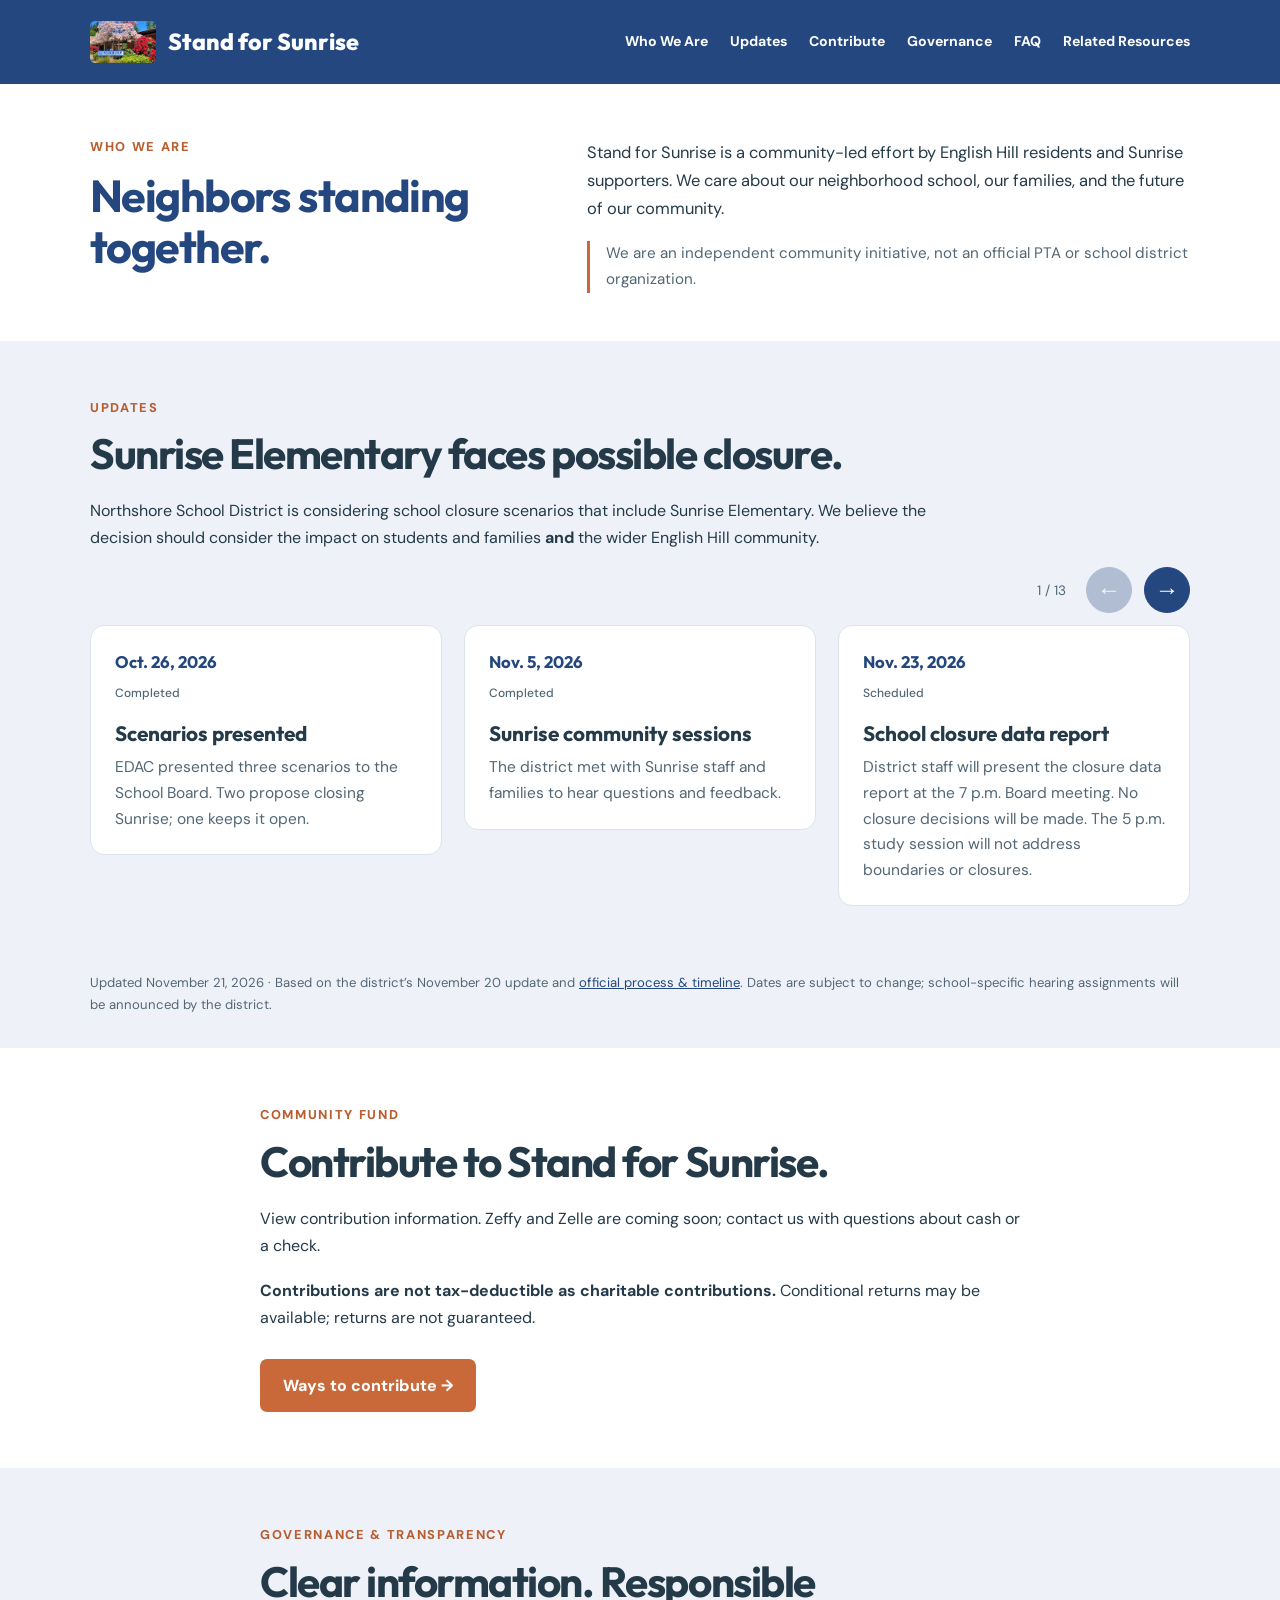
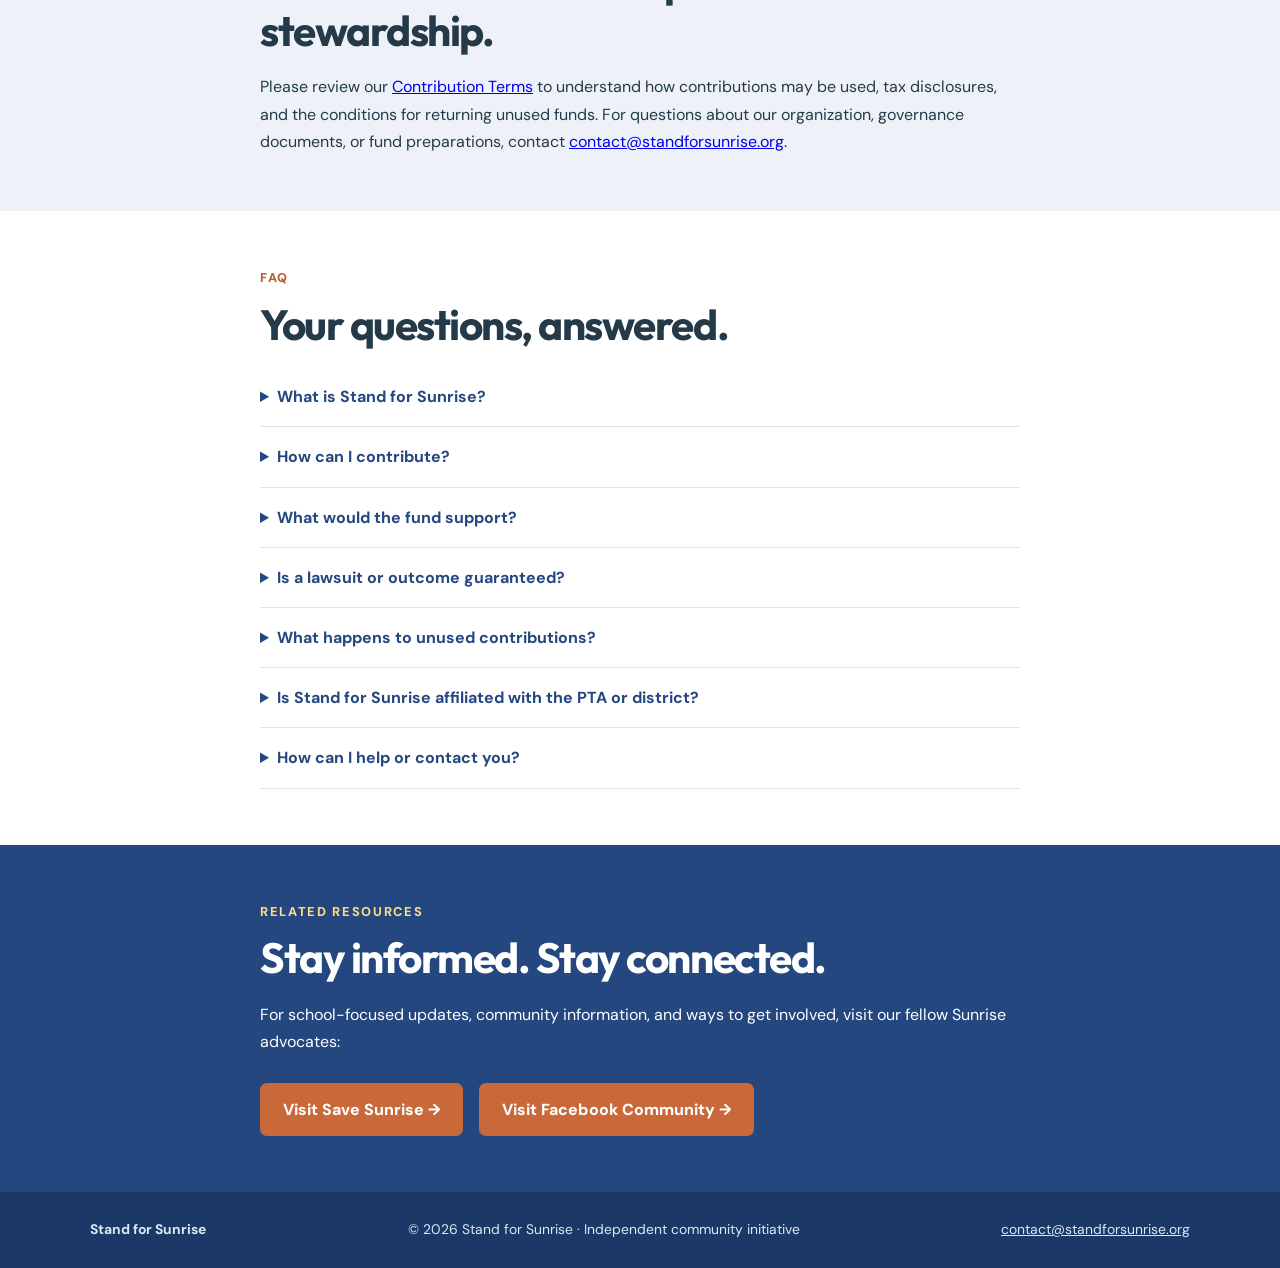
==== commit 89853179: "Restore Contribute page with Zeffy and Zelle coming soon" ====
--- a/index.html
+++ b/index.html
@@ -6,13 +6,13 @@
 /* Clean milestone cards without decorative line or dot */
 .timeline-date{border-bottom:0;padding-bottom:0;margin-bottom:22px}.timeline-date:after{display:none}
 </style></head><body id="home">
-<header class="header"><div class="container nav"><a class="logo" href="#home"><img class="brand-photo" src="sunrise.jpg" alt="Sunrise Elementary school sign"> Stand for Sunrise</a><nav aria-label="Main navigation"><a href="#who">Who We Are</a><a href="#updates">Updates</a><a href="#governance">Governance</a><a href="#faq">FAQ</a><a href="#resources">Related Resources</a></nav></div></header>
+<header class="header"><div class="container nav"><a class="logo" href="#home"><img class="brand-photo" src="sunrise.jpg" alt="Sunrise Elementary school sign"> Stand for Sunrise</a><nav aria-label="Main navigation"><a href="#who">Who We Are</a><a href="#updates">Updates</a><a href="contribute.html">Contribute</a><a href="#governance">Governance</a><a href="#faq">FAQ</a><a href="#resources">Related Resources</a></nav></div></header>
 <main><section class="section" id="who"><div class="container who-layout"><div class="who-heading"><p class="eyebrow">WHO WE ARE</p><h2>Neighbors standing together.</h2></div><div class="who-copy"><p>Stand for Sunrise is a community-led effort by English Hill residents and Sunrise supporters. We care about our neighborhood school, our families, and the future of our community.</p><p class="independence-note">We are an independent community initiative, not an official PTA or school district organization.</p></div></div></section>
 <section class="section tinted" id="updates"><div class="container"><div class="narrow"><p class="eyebrow">UPDATES</p><h2>Sunrise Elementary faces possible closure.</h2><p>Northshore School District is considering school closure scenarios that include Sunrise Elementary. We believe the decision should consider the impact on students and families <strong>and</strong> the wider English Hill community.</p></div><div class="timeline-controls"><span id="timeline-position" aria-live="polite">1 / 13</span><button type="button" class="timeline-arrow" id="timeline-prev" aria-label="Previous timeline milestone">&#8592;</button><button type="button" class="timeline-arrow" id="timeline-next" aria-label="Next timeline milestone">&#8594;</button></div><div class="closure-timeline" id="closure-timeline" tabindex="0" role="region" aria-label="School closure timeline"><article class="timeline-card"><div class="timeline-date">Oct. 26, 2026<span class="timeline-status">Completed</span></div><div class="timeline-copy"><h4>Scenarios presented</h4><p>EDAC presented three scenarios to the School Board. Two propose closing Sunrise; one keeps it open.</p></div></article><article class="timeline-card"><div class="timeline-date">Nov. 5, 2026<span class="timeline-status">Completed</span></div><div class="timeline-copy"><h4>Sunrise community sessions</h4><p>The district met with Sunrise staff and families to hear questions and feedback.</p></div></article><article class="timeline-card"><div class="timeline-date">Nov. 23, 2026<span class="timeline-status">Scheduled</span></div><div class="timeline-copy"><h4>School closure data report</h4><p>District staff will present the closure data report at the 7 p.m. Board meeting. No closure decisions will be made. The 5 p.m. study session will not address boundaries or closures.</p></div></article><article class="timeline-card"><div class="timeline-date">Dec. 1–3, 2026<span class="timeline-status">Scheduled</span></div><div class="timeline-copy"><h4>Virtual community meetings</h4><p>Topic-based, 90-minute webinars will include moderated Q&amp;A and interpretation. Board members will attend as listeners. Join links will be posted by the district.</p></div></article><article class="timeline-card"><div class="timeline-date">Dec. 7, 8, 15 &amp; 17, 2026<span class="timeline-status">Tentative</span></div><div class="timeline-copy"><h4>K–12 boundary meetings</h4><p>Four feeder-pattern community meetings will discuss proposed boundary changes and gather feedback. Targeted invitations and interpretation will be provided; one meeting will also address Shelton View’s planned building replacement.</p></div></article><article class="timeline-card"><div class="timeline-date">Early January 2027<span class="timeline-status">Details pending</span></div><div class="timeline-copy"><h4>Multilingual family meeting</h4><p>A meeting for Spanish- and Portuguese-speaking families is planned. The district will share details directly with these families.</p></div></article><article class="timeline-card"><div class="timeline-date">Jan. 8, 2027<span class="timeline-status">Deadline</span></div><div class="timeline-copy"><h4>Alternative proposals due</h4><p>Submit formal alternatives and supporting documents through the district feedback form for staff feasibility analysis and potential EDAC consideration. General feedback does not require a formal proposal.</p></div></article><article class="timeline-card"><div class="timeline-date">Jan. 14, 2027<span class="timeline-status">Scheduled</span></div><div class="timeline-copy"><h4>Conversations with the Board</h4><p>Share feedback with the School Board. The district will announce the location and format; interpretation will be provided.</p></div></article><article class="timeline-card"><div class="timeline-date">Jan. 26 &amp; 28, 2027<span class="timeline-status">Scheduled</span></div><div class="timeline-copy"><h4>Public hearings: first round</h4><p>Schools identified for potential closure will each be scheduled once in this round. Sunrise’s specific hearing date and details will be communicated directly to its community.</p></div></article><article class="timeline-card"><div class="timeline-date">Mar. 1 &amp; 2, 2027<span class="timeline-status">Scheduled</span></div><div class="timeline-copy"><h4>Public hearings: second round</h4><p>Each school identified for potential closure will have another hearing in this round. The district will notify each affected school community of its assigned date.</p></div></article><article class="timeline-card"><div class="timeline-date">Mar. 8, 2027<span class="timeline-status">Updated date</span></div><div class="timeline-copy"><h4>First reading of recommendations</h4><p>The School Board will hear EDAC’s final recommendations at a first reading, ahead of the final vote.</p></div></article><article class="timeline-card"><div class="timeline-date">Mar. 22, 2027<span class="timeline-status">Updated date</span></div><div class="timeline-copy"><h4>School Board final vote</h4><p>The Board is scheduled to vote on K–12 boundary adjustments and potential elementary school closures. The online feedback form remains open through this date.</p></div></article><article class="timeline-card"><div class="timeline-date">Fall 2028<span class="timeline-status">If approved</span></div><div class="timeline-copy"><h4>Earliest implementation</h4><p>Any approved changes would take effect no earlier than fall 2028.</p></div></article></div><p class="timeline-source">Updated November 21, 2026 · Based on the district’s November 20 update and <a href="https://www.nsd.org/our-district/who-we-are/enrollment-boundaries/process-and-timeline-page-content" target="_blank" rel="noopener noreferrer">official process &amp; timeline</a>. Dates are subject to change; school-specific hearing assignments will be announced by the district.</p></div></section>
-
+<section class="section" id="fund"><div class="container narrow"><p class="eyebrow">COMMUNITY FUND</p><h2>Contribute to Stand for Sunrise.</h2><p>View contribution information. Zeffy and Zelle are coming soon; contact us with questions about cash or a check.</p><p><strong>Contributions are not tax-deductible as charitable contributions.</strong> Conditional returns may be available; returns are not guaranteed.</p><a class="button" href="contribute.html">Ways to contribute →</a></div></section>
 <section class="section tinted" id="governance"><div class="container narrow"><p class="eyebrow">GOVERNANCE &amp; TRANSPARENCY</p><h2>Clear information. Responsible stewardship.</h2><p>Please review our <a href="contributor-agreement.html">Contribution Terms</a> to understand how contributions may be used, tax disclosures, and the conditions for returning unused funds. For questions about our organization, governance documents, or fund preparations, contact <a href="mailto:contact@standforsunrise.org">contact@standforsunrise.org</a>.</p></div></section><section class="section" id="faq"><div class="container narrow"><p class="eyebrow">FAQ</p><h2>Your questions, answered.</h2>
 <details><summary>What is Stand for Sunrise?</summary><p>We are an independent, community-led effort by English Hill residents and Sunrise supporters, preparing legal support to help evaluate options for protecting our school and community.</p></details>
-<details><summary>Is fundraising currently open?</summary><p>Fundraising is temporarily paused while we finalize the Contribution Terms. For questions, contact <a href="mailto:contact@standforsunrise.org">contact@standforsunrise.org</a>.</p></details>
+<details><summary>How can I contribute?</summary><p>Visit our <a href="contribute.html">Contribute page</a> for payment options, fee information, and contribution disclosures.</p></details>
 <details><summary>What would the fund support?</summary><p>The planned fund would support research, professional consultation, and evaluation of potential legal options. Final permitted uses will be published before contributions open.</p></details>
 <details><summary>Is a lawsuit or outcome guaranteed?</summary><p>No. Any legal action would depend on professional advice, available resources, and the organization’s decision-making process. No outcome is guaranteed.</p></details>
 <details><summary>What happens to unused contributions?</summary><p>The contribution and refund policy is being finalized. Applicable conditions will be published before fundraising opens.</p></details>
